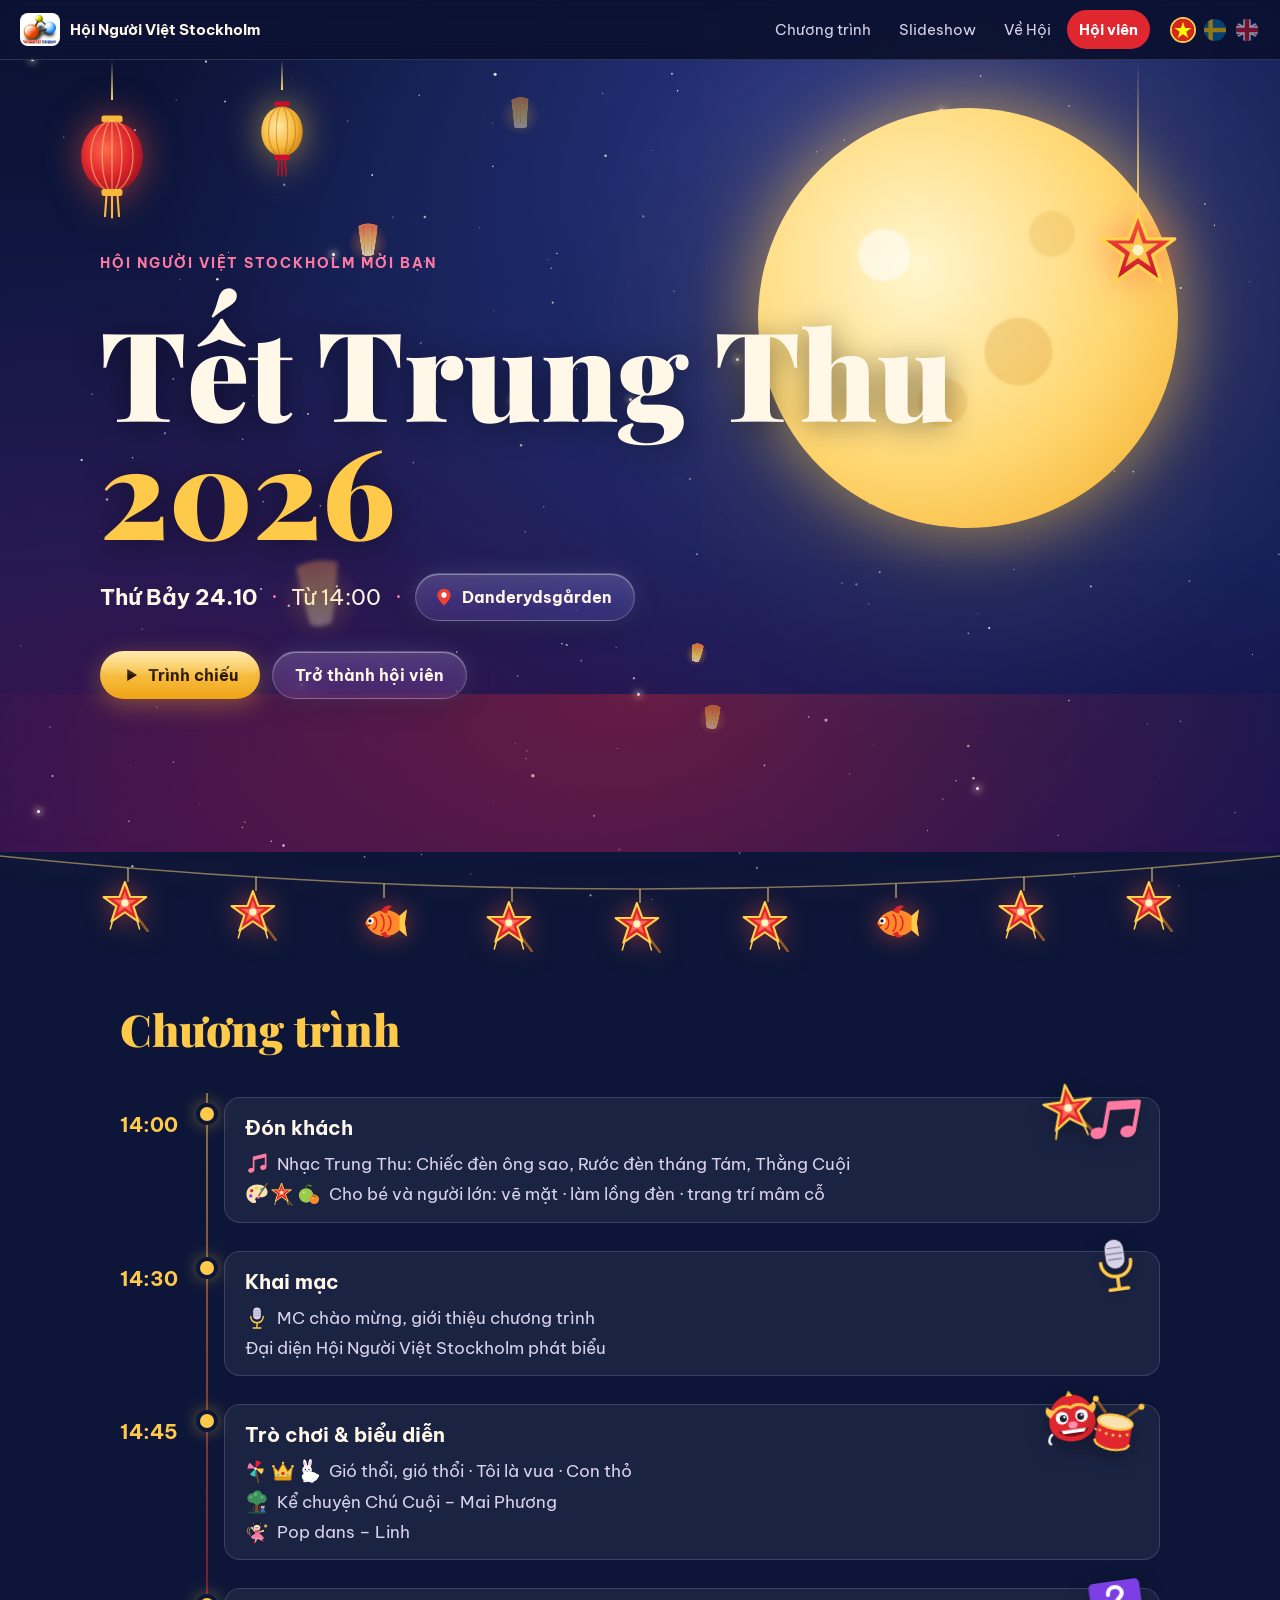
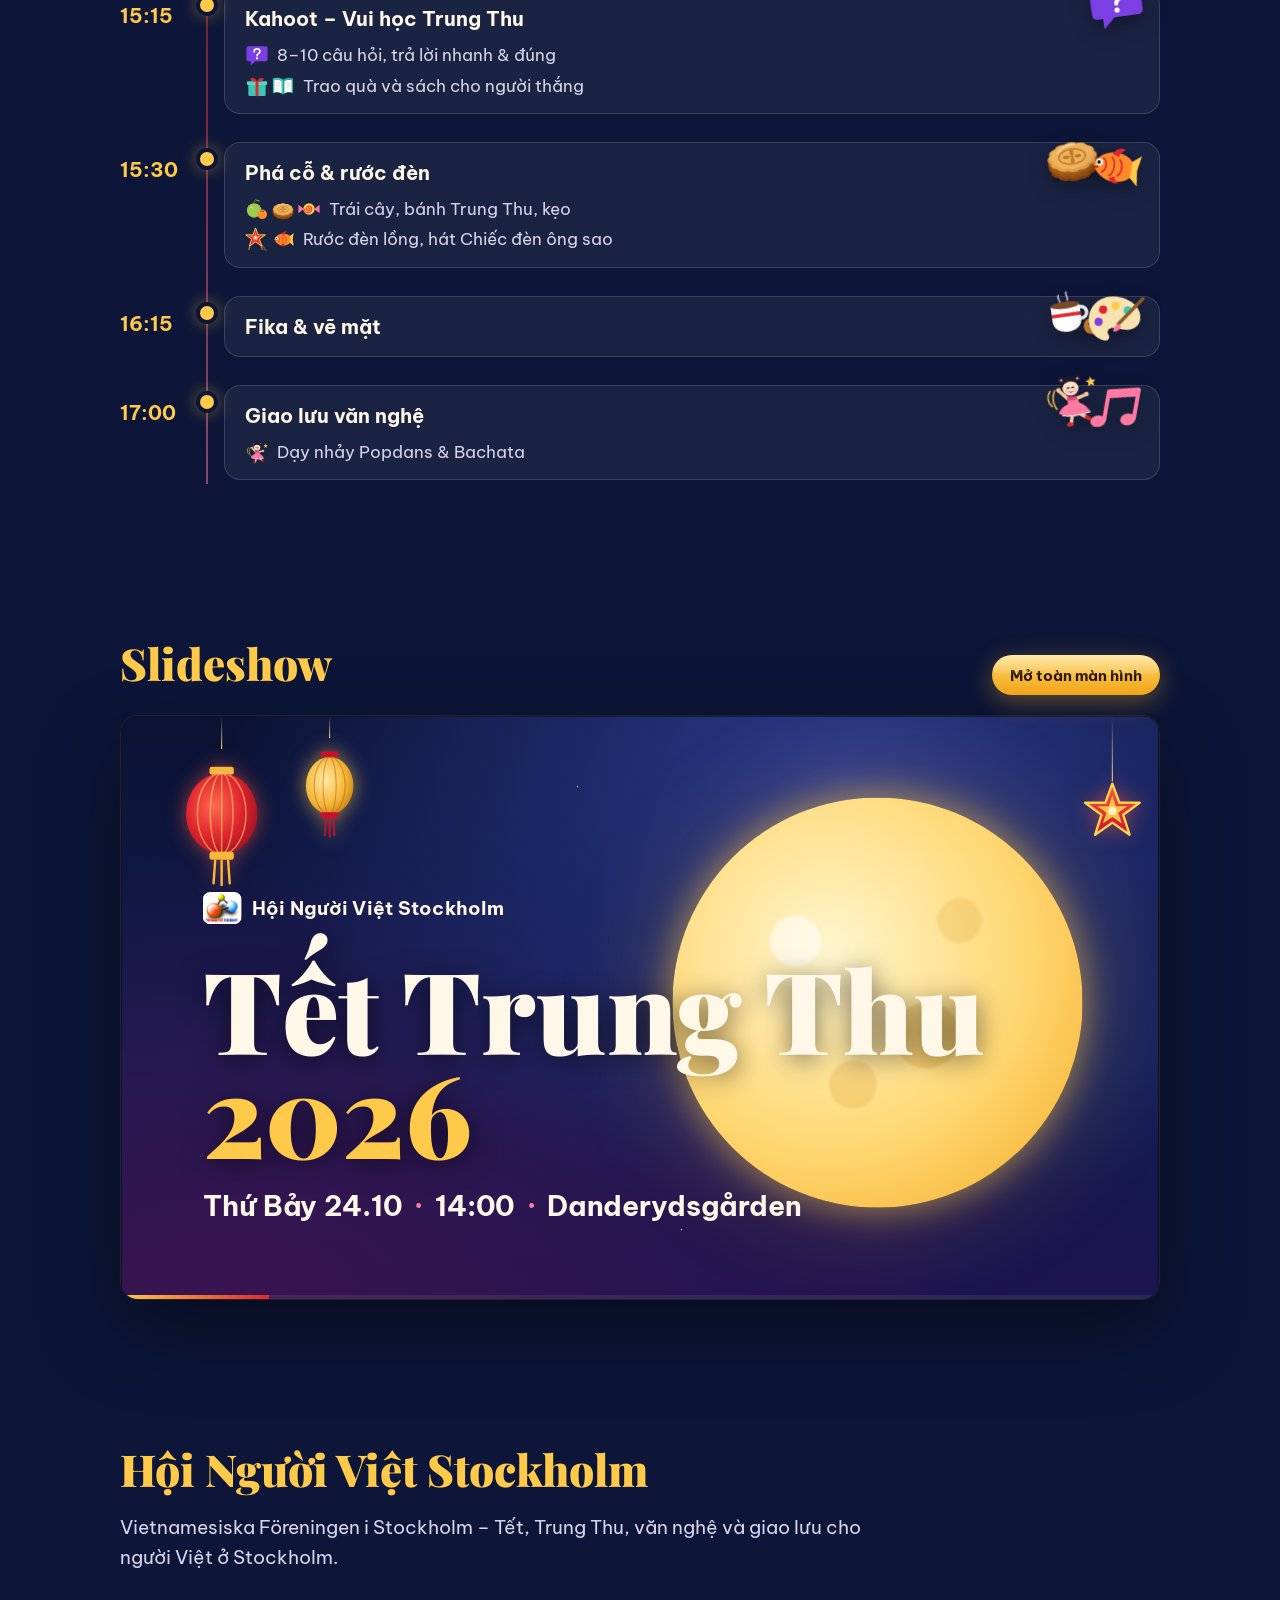
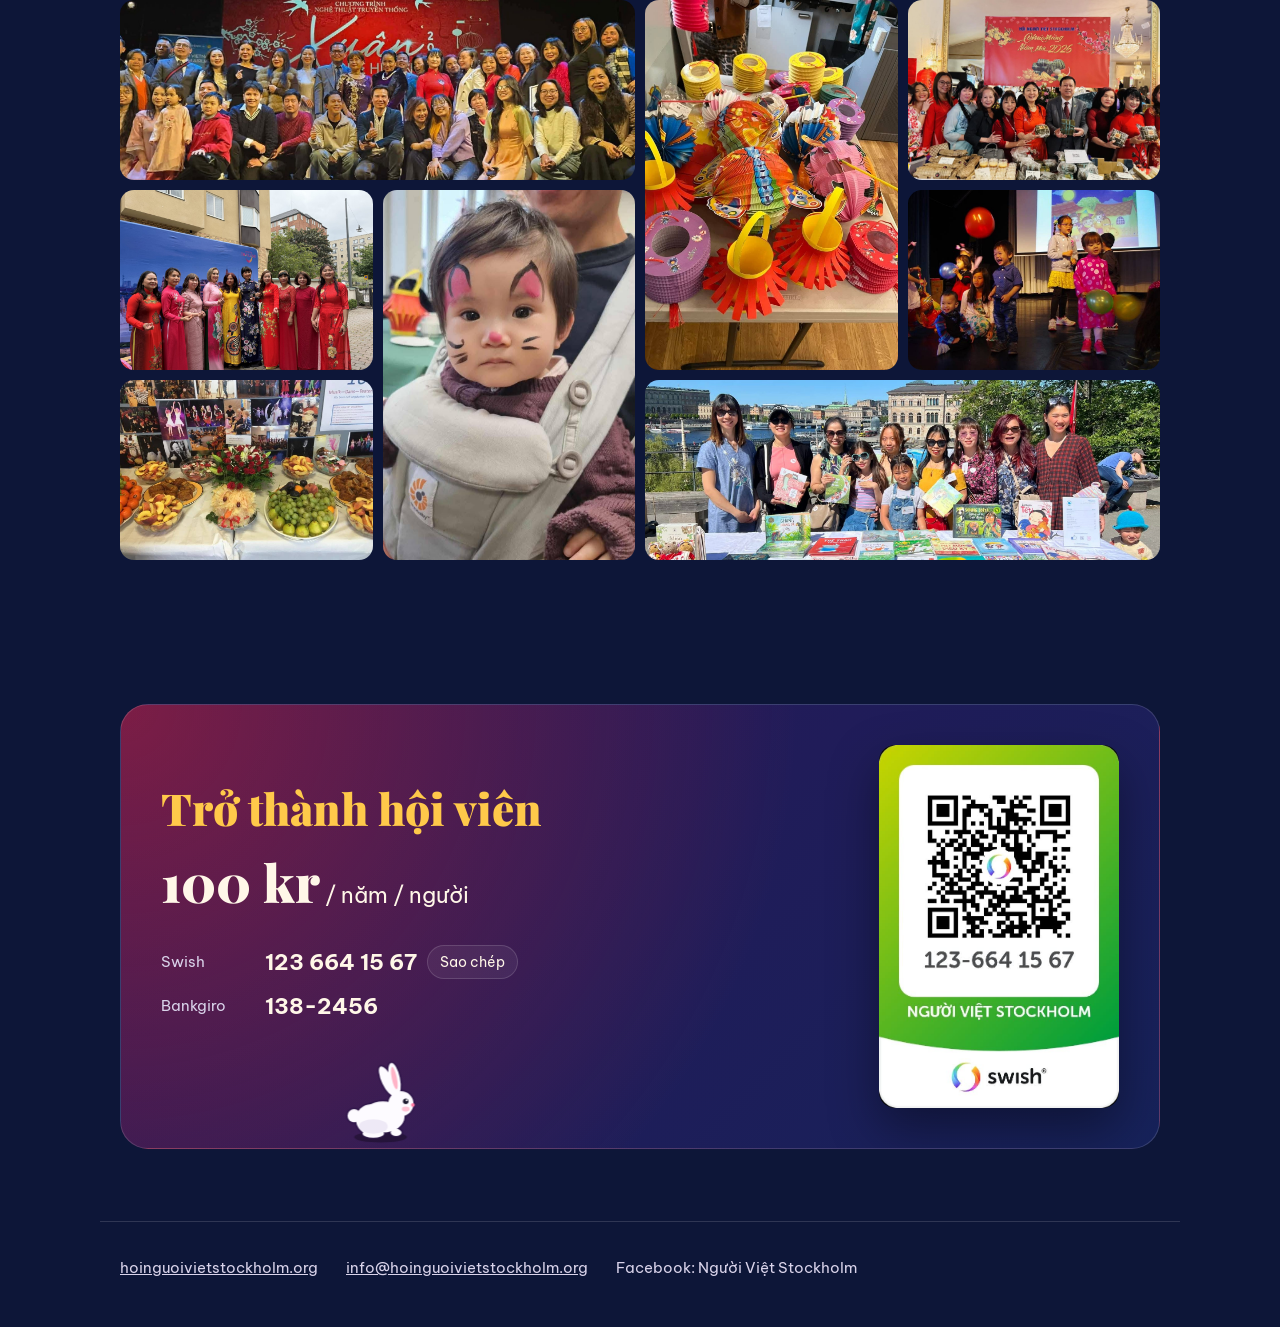
==== index.html @ 56a1e00f "Admin Log: creatures gallery drawn by rabbit.js, one-line live cards, fps meter - How it works becom" ====
<!doctype html>
<html lang="vi">
<head>
  <meta charset="utf-8">
  <meta name="viewport" content="width=device-width, initial-scale=1">
  <title>Trung Thu 2026 · Hội Người Việt Stockholm</title>
  <meta name="description" content="Tết Trung Thu 2026 – Thứ Bảy 24/10, 14:00, Danderydsgården. Hội Người Việt Stockholm.">
  <meta property="og:title" content="Trung Thu 2026 · Hội Người Việt Stockholm">
  <meta property="og:description" content="Thứ Bảy 24/10 · 14:00 · Danderydsgården">
  <meta property="og:image" content="img/long-den.jpg">
  <meta name="theme-color" content="#0d1638">
  <link rel="icon" href="img/star.svg" type="image/svg+xml">
  <link rel="preconnect" href="https://fonts.googleapis.com">
  <link rel="preconnect" href="https://fonts.gstatic.com" crossorigin>
  <link rel="stylesheet" href="https://fonts.googleapis.com/css2?family=Be+Vietnam+Pro:wght@400;700&family=Playfair+Display:wght@900&display=swap">
  <link rel="stylesheet" href="base.css?v=10">
  <link rel="stylesheet" href="site.css?v=22">
</head>
<body>
  <a class="skip" href="#chuong-trinh" data-i18n="skip">Bỏ qua đến chương trình</a>

  <header class="top">
    <a class="brand" href="#" aria-label="Hội Người Việt Stockholm – đầu trang" data-i18n-attr="aria-label:to-top">
      <img src="img/logo-hnvs.png" alt="" width="40" height="33">
      <span>Hội Người Việt Stockholm</span>
    </a>
    <nav aria-label="Mục lục" data-i18n-attr="aria-label:nav">
      <a href="#chuong-trinh" data-i18n="prog">Chương trình</a>
      <a href="#slideshow" data-i18n="nav-slides">Slideshow</a>
      <a href="#hoi" data-i18n="nav-about">Về Hội</a>
      <a class="nav-cta" href="#hoi-vien" data-i18n="nav-member">Hội viên</a>
      <button type="button" class="nav-how" id="nav-how" hidden lang="en" aria-label="Log: how it all works"><svg width="18" height="18" viewBox="0 0 24 24" aria-hidden="true"><path d="M5 4.5A1.5 1.5 0 0 1 6.5 3H18a1 1 0 0 1 1 1v15a1 1 0 0 1-1 1H6.5A1.5 1.5 0 0 1 5 18.5z" fill="none" stroke="currentColor" stroke-width="2" stroke-linejoin="round"/><path d="M5 18.5A1.5 1.5 0 0 1 6.5 17H19M9 7.5h6M9 11h6" fill="none" stroke="currentColor" stroke-width="2" stroke-linecap="round"/></svg><span>Log</span></button>
    </nav>
    <div class="langs" role="group" aria-label="Ngôn ngữ" data-i18n-attr="aria-label:lang"></div>
  </header>

  <main>
    <section class="hero" aria-labelledby="hero-title">
      <div class="hero-sky" aria-hidden="true"></div>
      <div class="starfield" aria-hidden="true"></div>
      <div class="moon hero-moon" aria-hidden="true"></div>
      <div class="hang" style="left:6%;--string:40px;--dur:4.6s" aria-hidden="true"><svg width="70" height="119"><use href="img/deco.svg#lantern"/></svg></div>
      <div class="hang gold" style="left:20%;--string:30px;--dur:5.4s" aria-hidden="true"><svg width="52" height="88"><use href="img/deco.svg#lantern-gold"/></svg></div>
      <div class="hang" style="right:8%;--string:150px;--dur:6s" aria-hidden="true"><svg width="80" height="80"><use href="img/deco.svg#star"/></svg></div>

      <div class="hero-inner">
        <p class="eyebrow" data-i18n="eyebrow">Hội Người Việt Stockholm mời bạn</p>
        <h1 id="hero-title">Tết Trung Thu <span>2026</span></h1>
        <div class="when">
          <p><b data-i18n="date">Thứ Bảy 24.10</b><i aria-hidden="true">·</i><span data-i18n="from">Từ 14:00</span><i aria-hidden="true">·</i></p>
          <a class="btn btn-glass where" href="https://www.google.com/maps/search/?api=1&query=Danderydsg%C3%A5rden%2C%20Danderyd" target="_blank" rel="noopener">
            <svg class="pin" aria-hidden="true" width="20" height="20" viewBox="0 0 24 24"><path d="M12 2C7.6 2 4 5.4 4 9.8 4 15.5 12 22 12 22s8-6.5 8-12.2C20 5.4 16.4 2 12 2z" fill="#ea4335"/><circle cx="12" cy="9.6" r="3.2" fill="#fff"/></svg>Danderydsgården<span class="sr-only" data-i18n="open-map"> (mở Google Maps)</span></a>
        </div>
        <div class="cta">
          <a class="btn btn-gold" href="slides.html" data-fullscreen><svg aria-hidden="true" width="18" height="18" viewBox="0 0 24 24"><path d="M7 4v16l13-8z" fill="currentColor"/></svg><span data-i18n="play-slides">Trình chiếu</span></a>
          <a class="btn btn-glass" href="#hoi-vien" data-i18n="join">Trở thành hội viên</a>
        </div>
      </div>
    </section>

    <div class="bunting" aria-hidden="true"></div>

    <section id="chuong-trinh" class="wrap" aria-labelledby="ct-title">
      <h2 id="ct-title" data-i18n="prog">Chương trình</h2>
      <ol class="timeline" id="agenda"></ol>
    </section>


    <section id="slideshow" class="wrap" aria-labelledby="ss-title">
      <div class="row-head">
        <h2 id="ss-title" data-i18n="nav-slides">Slideshow</h2>
        <a class="btn btn-gold btn-sm" href="slides.html" data-fullscreen data-i18n="fullscreen">Mở toàn màn hình</a>
      </div>
      <div class="ss-grid">
        <div class="embed">
          <iframe title="Slideshow Trung Thu 2026" allow="fullscreen" allowfullscreen loading="lazy"></iframe>
        </div>
        <aside class="devtools" id="devtools" aria-label="Dev tools" hidden></aside>
      </div>
    </section>

    <section id="hoi" class="wrap" aria-labelledby="hoi-title">
      <h2 id="hoi-title" data-i18n="about-h">Hội Người Việt Stockholm</h2>
      <p class="lede" data-i18n="about-lede"><span lang="sv">Vietnamesiska Föreningen i Stockholm</span> – Tết, Trung Thu, văn nghệ và giao lưu cho người Việt ở Stockholm.</p>
      <ul class="gallery">
        <li class="g-wide"><img src="img/xuan-2026.jpg" alt="Đông đảo cộng đồng trên sân khấu chương trình Xuân 2026" data-i18n-attr="alt:alt-xuan" loading="lazy"></li>
        <li class="g-tall"><img src="img/long-den.jpg" alt="Lồng đèn giấy nhiều màu" data-i18n-attr="alt:alt-longden" loading="lazy"></li>
        <li><img src="img/tet-1.jpg" alt="Thành viên Hội bên quầy Tết, phông Chúc mừng năm mới 2026" data-i18n-attr="alt:alt-tet1" loading="lazy"></li>
        <li><img src="img/aodai.jpg" alt="Các chị em mặc áo dài" data-i18n-attr="alt:alt-aodai" loading="lazy"></li>
        <li class="g-tall"><img src="img/ve-mat-1.jpg" alt="Em bé được vẽ mặt mèo" data-i18n-attr="alt:alt-vemat" loading="lazy"></li>
        <li><img src="img/be-san-khau.jpg" alt="Các bé chơi bóng bay trên sân khấu" data-i18n-attr="alt:alt-besankhau" loading="lazy"></li>
        <li class="g-wide"><img src="img/sach.jpg" alt="Gian sách thiếu nhi ngoài trời bên bờ nước Stockholm" data-i18n-attr="alt:alt-sach" loading="lazy"></li>
        <li><img src="img/mam-co.jpg" alt="Mâm cỗ trái cây và bánh kẹo" data-i18n-attr="alt:alt-mamco" loading="lazy"></li>
      </ul>
    </section>

    <section id="hoi-vien" class="wrap" aria-labelledby="hv-title">
      <div class="member">
        <div class="member-text">
          <h2 id="hv-title" data-i18n="join">Trở thành hội viên</h2>
          <p class="price"><b>100 kr</b> <span class="nowrap" data-i18n="per-year">/ năm / người</span></p>
          <dl class="pay">
            <div><dt>Swish</dt><dd><span id="swish-no">123 664 15 67</span> <button class="copy" type="button" data-copy="1236641567" aria-describedby="swish-no" data-i18n="copy">Sao chép</button></dd></div>
            <div><dt>Bankgiro</dt><dd>138-2456</dd></div>
          </dl>
          <a class="btn btn-gold swish-btn" id="swish-open" href="#" data-i18n="swish-open">Mở Swish · 100 kr</a>
          <p class="note" role="status" aria-live="polite" id="copy-status"></p>
        </div>
        <img class="qr" src="img/swish-qr.jpg" alt="Mã QR Swish của Người Việt Stockholm, số 123 664 15 67" data-i18n-attr="alt:alt-qr" width="625" height="945">
      </div>
    </section>
  </main>

  <footer class="wrap foot">
    <ul>
      <li><a href="https://www.hoinguoivietstockholm.org" target="_blank" rel="noopener">hoinguoivietstockholm.org</a></li>
      <li><a href="mailto:info@hoinguoivietstockholm.org">info@hoinguoivietstockholm.org</a></li>
      <li>Facebook: Người Việt Stockholm</li>
    </ul>
  </footer>

  <dialog id="how" class="how" lang="en" aria-labelledby="how-title"></dialog>

  <dialog id="gate" lang="en">
    <form method="dialog" id="gate-form">
      <p class="gate-kicker">Restricted · admin only</p>
      <h2>Security question</h2>
      <p id="gate-q"></p>
      <input id="gate-a" autocomplete="off" autocapitalize="off" spellcheck="false" placeholder="Answer" aria-labelledby="gate-q">
      <p id="gate-msg" class="gate-msg" aria-live="polite"></p>
      <div class="gate-row">
        <button type="button" class="btn btn-glass btn-sm" id="gate-leave">Leave</button>
        <button class="btn btn-gold btn-sm" id="gate-go" value="default">Enter</button>
      </div>
    </form>
  </dialog>

  <canvas class="lanterns lanterns-back" aria-hidden="true"></canvas>
  <canvas class="lanterns lanterns-front" aria-hidden="true"></canvas>

  <script src="i18n.js?v=14"></script>
  <script src="data.js?v=10"></script>
  <script src="site.js?v=13"></script>
  <script src="howto.js?v=6"></script>
  <script src="admin.js?v=6"></script>
  <script src="lanterns.js?v=11"></script>
  <script src="rabbit.js?v=42"></script>
</body>
</html>
---- base.css ----
:root {
  --night: #0d1638;
  --night-2: #16225a;
  --ink: #fff7e8;
  --ink-soft: #d9d3ea;
  --gold: #ffc94a;
  --gold-deep: #f0a417;
  --red: #e0262f;
  --red-deep: #a8101f;
  --pink: #ff7aa2;
  --teal: #3cc6b4;
  --card: rgba(255, 255, 255, .06);
  --line: rgba(255, 255, 255, .14);
  --display: "Playfair Display", Georgia, "Times New Roman", serif;
  --body: "Be Vietnam Pro", system-ui, -apple-system, "Segoe UI", Roboto, sans-serif;
  color-scheme: dark;
}

*, *::before, *::after { box-sizing: border-box; }
html, body { margin: 0; }
body {
  background: var(--night);
  color: var(--ink);
  font-family: var(--body);
  -webkit-font-smoothing: antialiased;
}
img { max-width: 100%; display: block; }
a { color: var(--gold); }

:focus-visible { outline: 3px solid var(--gold); outline-offset: 3px; border-radius: 6px; }

.sr-only {
  position: absolute; width: 1px; height: 1px; padding: 0; margin: -1px;
  overflow: hidden; clip: rect(0 0 0 0); white-space: nowrap; border: 0;
}

/* Moon */
.moon {
  border-radius: 50%;
  background:
    radial-gradient(circle at 30% 35%, rgba(255,255,255,.55) 0 6%, transparent 7%),
    radial-gradient(circle at 62% 58%, rgba(214,150,40,.28) 0 9%, transparent 10%),
    radial-gradient(circle at 44% 70%, rgba(214,150,40,.22) 0 6%, transparent 7%),
    radial-gradient(circle at 70% 30%, rgba(214,150,40,.2) 0 5%, transparent 6%),
    radial-gradient(circle at 38% 38%, #fff6cf, #ffd772 55%, #f2a922 100%);
  box-shadow: 0 0 60px 10px rgba(255, 201, 74, .45), 0 0 180px 40px rgba(255, 170, 50, .18);
}

/* Starry sky */
.sky {
  background:
    radial-gradient(1.5px 1.5px at 12% 18%, #fff 50%, transparent 51%),
    radial-gradient(1px 1px at 28% 62%, #fff 50%, transparent 51%),
    radial-gradient(1.5px 1.5px at 44% 12%, #fff 50%, transparent 51%),
    radial-gradient(1px 1px at 63% 40%, #fff 50%, transparent 51%),
    radial-gradient(1.5px 1.5px at 78% 76%, #fff 50%, transparent 51%),
    radial-gradient(1px 1px at 88% 22%, #fff 50%, transparent 51%),
    radial-gradient(1px 1px at 6% 82%, #fff 50%, transparent 51%),
    radial-gradient(1px 1px at 54% 88%, #fff 50%, transparent 51%),
    radial-gradient(ellipse at 70% 10%, #2a3a8c 0%, transparent 60%),
    radial-gradient(ellipse at 10% 100%, #3a1450 0%, transparent 55%),
    linear-gradient(180deg, #0b1233 0%, #121d52 60%, #1d1450 100%);
}

/* Hanging lanterns */
.hang { position: absolute; top: 0; transform-origin: top center; pointer-events: none; }
.hang::before {
  content: ""; display: block; width: 2px; margin: 0 auto; height: var(--string, 60px);
  background: linear-gradient(#ffd77a00, #ffd77a);
}
.hang svg { display: block; filter: drop-shadow(0 0 18px rgba(255, 90, 60, .55)); }
.hang.gold svg { filter: drop-shadow(0 0 18px rgba(255, 201, 74, .6)); }
@media (prefers-reduced-motion: no-preference) {
  .hang { animation: swing var(--dur, 5s) ease-in-out infinite alternate; }
}
@keyframes swing { from { transform: rotate(-4deg); } to { transform: rotate(4deg); } }
---- site.css ----
html { scroll-behavior: smooth; scroll-padding-top: 72px; }
@media (prefers-reduced-motion: reduce) { html { scroll-behavior: auto; } }
body { line-height: 1.55; font-size: 17px; }

.skip { position: absolute; left: 12px; top: -60px; z-index: 50; background: var(--gold); color: var(--night); padding: 10px 14px; border-radius: 8px; font-weight: 700; }
.skip:focus { top: 12px; }

.wrap { max-width: 1080px; margin: 0 auto; padding: 72px 20px; }
h2 { font-family: var(--display); font-weight: 900; font-size: clamp(30px, 5vw, 44px); line-height: 1.15; margin: 0 0 28px; color: var(--gold); }

/* Header */
.top {
  position: sticky; top: 0; z-index: 20;
  display: flex; align-items: center; justify-content: space-between; gap: 16px;
  padding: 10px 20px;
  background: rgba(11, 18, 51, .82);
  backdrop-filter: blur(10px); -webkit-backdrop-filter: blur(10px);
  border-bottom: 1px solid var(--line);
}
.brand { display: flex; align-items: center; gap: 10px; color: var(--ink); text-decoration: none; font-weight: 700; font-size: 15px; }
.brand img { background: #fff; border-radius: 8px; padding: 2px; }
.top nav { display: flex; gap: 4px; }
.top nav a { color: var(--ink-soft); text-decoration: none; font-size: 15px; padding: 8px 12px; border-radius: 999px; white-space: nowrap; }
.top nav a:hover { color: var(--ink); background: var(--card); }
.top nav .nav-cta { background: var(--red); color: #fff; font-weight: 700; }
.top nav .nav-cta:hover { background: #f03a42; }
@media (max-width: 760px) {
  .brand span { display: none; }
  .top nav a:not(.nav-cta):nth-child(3) { display: none; }
  .top nav a { padding: 8px 10px; font-size: 14px; }
}
@media (max-width: 400px) { .top nav a:nth-child(2) { display: none; } }

/* Language flags */
.langs { display: flex; gap: 6px; margin-left: 4px; }
.langs button {
  width: 26px; height: 26px; padding: 0; border-radius: 50%; overflow: hidden; cursor: pointer;
  border: 2px solid transparent; background: none; opacity: .55; transition: opacity .15s, border-color .15s, transform .15s;
}
.langs button svg { display: block; width: 100%; height: 100%; }
.langs button:hover { opacity: .9; transform: scale(1.08); }
.langs button[aria-pressed="true"] { opacity: 1; border-color: var(--gold); }
.top { justify-content: flex-start; }
.top nav { margin-left: auto; }
@media (max-width: 760px) { .langs { gap: 4px; } .langs button { width: 24px; height: 24px; } }

/* Buttons */
.btn {
  display: inline-flex; align-items: center; justify-content: center; gap: 8px;
  min-height: 48px; padding: 12px 22px; border-radius: 999px;
  font: 700 16px/1 var(--body); text-decoration: none; cursor: pointer; border: 0;
  transition: transform .15s, box-shadow .15s, background .15s;
}
.btn:hover { transform: translateY(-1px); }
.btn-gold { background: linear-gradient(180deg, #ffd768, var(--gold-deep)); color: #2a1600; box-shadow: 0 6px 24px rgba(255, 180, 40, .35); }
.btn-gold { position: relative; overflow: hidden; }
.btn-gold::after { /* glossy sheen */
  content: ""; position: absolute; inset: 0 0 50% 0; border-radius: inherit;
  background: linear-gradient(rgba(255, 255, 255, .45), rgba(255, 255, 255, .05)); pointer-events: none;
}
/* Frosted glass: blurs whatever floats behind it (the lanterns), with a soft inner gloss and glow */
.btn-glass {
  color: var(--ink);
  background: linear-gradient(180deg, rgba(255, 255, 255, .18), rgba(255, 255, 255, .06));
  border: 1px solid rgba(255, 255, 255, .22);
  box-shadow: inset 0 1px 0 rgba(255, 255, 255, .35), inset 0 -8px 16px rgba(255, 255, 255, .04), 0 0 22px rgba(160, 180, 255, .18), 0 8px 24px rgba(0, 0, 0, .25);
  backdrop-filter: blur(12px) saturate(140%); -webkit-backdrop-filter: blur(12px) saturate(140%);
}
.btn-glass:hover { background: linear-gradient(180deg, rgba(255, 255, 255, .26), rgba(255, 255, 255, .1)); box-shadow: inset 0 1px 0 rgba(255, 255, 255, .45), 0 0 28px rgba(160, 180, 255, .3), 0 8px 24px rgba(0, 0, 0, .25); }
.btn-sm { min-height: 40px; padding: 10px 18px; font-size: 15px; }

/* Hero */
.hero { position: relative; overflow: hidden; min-height: min(88vh, 820px); display: flex; align-items: center; padding: 120px 20px 80px; }
.hero-sky {
  position: absolute; inset: 0; z-index: 0;
  background:
    radial-gradient(ellipse at 70% 10%, #2a3a8c 0%, transparent 60%),
    radial-gradient(ellipse at 10% 100%, #3a1450 0%, transparent 55%),
    linear-gradient(180deg, #0b1233 0%, #121d52 60%, #1d1450 100%);
}
/* Stars for the whole page (site.js): fixed layers that drift even less than the moon */
.starfield { position: fixed; inset: 0; z-index: 0; pointer-events: none; overflow: hidden; }
.starfield > div { position: absolute; left: 0; top: 0; width: 100%; will-change: transform; }
.starfield canvas { display: block; width: 100%; }
.starfield i {
  position: absolute; width: 3px; height: 3px; margin: -1.5px; border-radius: 50%; background: #fff;
  box-shadow: 0 0 6px 1px rgba(255, 255, 255, .8), 0 0 14px 2px rgba(255, 220, 150, .35);
}
@media (prefers-reduced-motion: no-preference) {
  .starfield i { animation: twinkle var(--t, 3s) ease-in-out var(--d, 0s) infinite alternate; }
}
@keyframes twinkle { from { opacity: .15; transform: scale(.6); } to { opacity: 1; transform: scale(1.15); } }
.hero .hang { z-index: 1; }
/* The moon hangs in the sky of the whole page: fixed to the screen, drifting only a little as
   you scroll (site.js), behind the content and the rising lanterns. */
.hero .hero-moon { position: fixed; z-index: 0; will-change: transform, opacity; }
.hero::after { /* soft hill of warm light at the bottom */
  content: ""; position: absolute; inset: auto -10% -40% -10%; height: 60%;
  background: radial-gradient(ellipse at 50% 0%, rgba(224, 38, 47, .35), transparent 65%);
  pointer-events: none;
}
.hero-moon { position: absolute; width: clamp(200px, 34vw, 420px); aspect-ratio: 1; right: 8%; top: 12%; }
.hero-inner { position: relative; z-index: 2; max-width: 1080px; width: 100%; margin: 0 auto; }
.eyebrow { text-transform: uppercase; letter-spacing: .14em; font-size: 14px; font-weight: 700; color: var(--pink); margin: 0; }
.hero h1 {
  font-family: var(--display); font-weight: 900; margin: 0; padding-top: .3em; /* room for the stacked accent on “Tết” */
  font-size: clamp(52px, 11vw, 124px); line-height: .95;
  text-shadow: 0 4px 30px rgba(0, 0, 0, .45);
}
.hero h1 span { display: block; color: var(--gold); }
/* Info is plain text; everything clickable is a .btn (gold = main action, ghost = the rest). */
.when { display: flex; flex-wrap: wrap; align-items: center; gap: 10px 14px; margin: 26px 0 0; font-size: 22px; color: var(--ink); }
.when p { display: flex; flex-wrap: wrap; align-items: baseline; gap: 4px 14px; margin: 0; }
.when b { font-weight: 700; }
.when i { font-style: normal; color: var(--pink); }
.where .pin { flex: none; margin-left: -4px; }
@media (prefers-reduced-motion: no-preference) { .where .pin { animation: drop 2.4s ease-in-out infinite; } }
@keyframes drop { 0%, 70%, 100% { transform: translateY(0); } 80% { transform: translateY(-5px); } 90% { transform: translateY(0); } }
.hero .cta { margin-top: 30px; }
.cta { display: flex; flex-wrap: wrap; gap: 12px; }
@media (max-width: 640px) {
  .hero { padding-top: 220px; align-items: flex-end; }
  .hero-moon { right: -40px; top: 40px; }
}

/* Timeline */
.timeline { list-style: none; margin: 0; padding: 0; position: relative; }
.timeline::before { content: ""; position: absolute; left: 86px; top: 10px; bottom: 10px; width: 2px; background: linear-gradient(var(--gold), var(--red), var(--pink)); opacity: .5; }
.timeline > li { position: relative; display: grid; grid-template-columns: 70px 1fr; gap: 34px; padding: 14px 0; }
.timeline > li::before { content: ""; position: absolute; left: 80px; top: 24px; width: 14px; height: 14px; border-radius: 50%; background: var(--gold); box-shadow: 0 0 0 4px var(--night), 0 0 18px var(--gold); }
.timeline time { font-weight: 700; font-size: 20px; color: var(--gold); padding-top: 12px; font-variant-numeric: tabular-nums; }
.timeline .card { position: relative; background: var(--card); border: 1px solid var(--line); border-radius: 16px; padding: 14px 20px; padding-right: 120px; backdrop-filter: blur(2px); }
.card-stk { position: absolute; right: 14px; top: -16px; display: flex; }
.card-stk .stk { width: 58px; height: 58px; filter: drop-shadow(0 6px 10px rgba(0, 0, 0, .35)); }
.card-stk .stk + .stk { margin-left: -14px; }
.card-stk .stk:nth-child(odd) { transform: rotate(-8deg); }
.card-stk .stk:nth-child(even) { transform: rotate(10deg) translateY(10px); }
@media (prefers-reduced-motion: no-preference) {
  .card-stk { animation: bob 3.2s ease-in-out infinite alternate; }
  .timeline > li:nth-child(even) .card-stk { animation-duration: 2.7s; animation-delay: -1s; }
}
@keyframes bob { from { translate: 0 0; rotate: -3deg; } to { translate: 0 -7px; rotate: 3deg; } }
.timeline ul li { display: flex; align-items: flex-start; gap: 8px; }
.li-stk { display: inline-flex; flex: none; gap: 2px; margin-top: 1px; }
.li-stk:empty { display: none; }
.li-stk .stk { width: 24px; height: 24px; }
.timeline h3 { margin: 0; font-size: 20px; }
.timeline ul { margin: 8px 0 0; padding: 0; color: var(--ink-soft); list-style: none; display: grid; gap: 4px; }
@media (max-width: 560px) {
  .timeline::before { left: 7px; }
  .timeline > li { grid-template-columns: 1fr; gap: 6px; padding-left: 30px; }
  .timeline > li::before { left: 0; top: 22px; }
  .timeline time { padding-top: 0; }
  .timeline .card { padding-right: 16px; padding-top: 40px; }
  .card-stk .stk { width: 50px; height: 50px; }
}

/* Slideshow embed */
.row-head { display: flex; align-items: baseline; justify-content: space-between; gap: 16px; flex-wrap: wrap; margin-bottom: 20px; }
.row-head h2 { margin: 0; }
.embed { aspect-ratio: 16 / 9; border-radius: 18px; overflow: hidden; border: 1px solid var(--line); box-shadow: 0 30px 80px rgba(0, 0, 0, .45); background: #000; }
.embed iframe { width: 100%; height: 100%; border: 0; display: block; }

/* About + gallery */
.lede { font-size: 19px; color: var(--ink-soft); max-width: 60ch; margin: -10px 0 28px; }
.gallery { list-style: none; margin: 0; padding: 0; display: grid; grid-template-columns: repeat(4, 1fr); grid-auto-rows: 180px; gap: 10px; grid-auto-flow: dense; }
.gallery li { border-radius: 14px; overflow: hidden; background: var(--night-2); }
.gallery img { width: 100%; height: 100%; object-fit: cover; transition: transform .5s; }
.gallery li:hover img { transform: scale(1.04); }
.g-wide { grid-column: span 2; }
.g-tall { grid-row: span 2; }
/* Gallery photos open in the lightbox */
.g-open { display: block; width: 100%; height: 100%; padding: 0; border: 0; background: none; cursor: zoom-in; border-radius: inherit; }
.lightbox {
  width: 100vw; height: 100vh; height: 100dvh; max-width: none; max-height: none; margin: 0; padding: 0; border: 0;
  background: rgba(6, 9, 28, .88); color: var(--ink); overflow: hidden;
}
.lightbox::backdrop { background: rgba(0, 0, 0, .4); backdrop-filter: blur(8px); -webkit-backdrop-filter: blur(8px); }
.lightbox[open] { display: grid; grid-template-columns: 80px 1fr 80px; align-items: center; animation: lb-in .25s ease-out; }
html.lb-open { overflow: hidden; }
.lightbox figure { margin: 0; height: 100%; display: flex; flex-direction: column; align-items: center; justify-content: center; gap: 14px; padding: 60px 0 50px; min-width: 0; }
.lb-img { max-width: 100%; max-height: calc(100dvh - 170px); object-fit: contain; border-radius: 14px; box-shadow: 0 30px 80px rgba(0, 0, 0, .6); user-select: none; -webkit-user-drag: none; }
.lb-img.from-right { animation: lb-slide-r .35s cubic-bezier(.2, .7, .2, 1); }
.lb-img.from-left { animation: lb-slide-l .35s cubic-bezier(.2, .7, .2, 1); }
.lightbox figcaption { max-width: 60ch; text-align: center; color: var(--ink-soft); font-size: 15px; padding: 0 12px; }
.lb-count { position: absolute; left: 0; right: 0; bottom: 14px; margin: 0; text-align: center; font-size: 14px; color: var(--ink-soft); font-variant-numeric: tabular-nums; }
.lb-btn {
  width: 52px; height: 52px; margin: 0 auto; display: grid; place-items: center; border-radius: 50%; cursor: pointer; color: var(--ink);
  background: linear-gradient(180deg, rgba(255, 255, 255, .18), rgba(255, 255, 255, .06)); border: 1px solid rgba(255, 255, 255, .22);
  box-shadow: inset 0 1px 0 rgba(255, 255, 255, .35), 0 8px 24px rgba(0, 0, 0, .3);
  backdrop-filter: blur(12px); -webkit-backdrop-filter: blur(12px);
}
.lb-btn:hover { background: linear-gradient(180deg, rgba(255, 255, 255, .28), rgba(255, 255, 255, .1)); }
.lb-close { position: absolute; top: 14px; right: 14px; width: 46px; height: 46px; z-index: 2; }
@media (max-width: 700px) {
  .lightbox[open] { grid-template-columns: 1fr; }
  .lightbox figure { padding: 64px 10px 120px; }
  .lb-img { max-height: calc(100dvh - 240px); }
  .lightbox figcaption { font-size: 14px; }
  .lb-prev, .lb-next { position: absolute; bottom: 30px; z-index: 2; }
  .lb-prev { left: calc(50% - 70px); } .lb-next { left: calc(50% + 18px); }
  .lb-count { bottom: 8px; }
}
@media (prefers-reduced-motion: reduce) { .lightbox[open], .lb-img.from-right, .lb-img.from-left { animation: none; } }
@keyframes lb-in { from { opacity: 0; } }
@keyframes lb-slide-r { from { opacity: 0; transform: translateX(40px); } }
@keyframes lb-slide-l { from { opacity: 0; transform: translateX(-40px); } }

@media (max-width: 700px) { .gallery { grid-template-columns: repeat(2, 1fr); grid-auto-rows: 140px; } }

/* Membership */
.member {
  display: grid; grid-template-columns: 1fr auto; gap: 40px; align-items: center;
  padding: 40px; border-radius: 28px;
  background: radial-gradient(circle at 0% 0%, rgba(224, 38, 47, .45), transparent 60%), linear-gradient(135deg, #2a1658, #16225a);
  border: 1px solid var(--line);
}
.member h2 { margin-bottom: 8px; }
/* The jade rabbit's pen (rabbit.js) */
.member { position: relative; overflow: hidden; }
.rabbit-pen { position: absolute; inset: 0; width: 100%; height: 100%; z-index: 3; pointer-events: none; }
.member.rabbit-hover { cursor: grab; }
.member.rabbit-grabbing, .member.rabbit-grabbing * { cursor: grabbing; user-select: none; -webkit-user-select: none; }
.price { font-size: 22px; margin: 0 0 22px; }
.price b { font-family: var(--display); font-weight: 900; font-size: 52px; color: var(--ink); }
.pay { margin: 0 0 24px; display: grid; gap: 10px; }
.pay div { display: flex; gap: 14px; align-items: center; flex-wrap: wrap; }
.pay dt { width: 90px; color: var(--ink-soft); font-size: 15px; }
.pay dd { margin: 0; font-size: 22px; font-weight: 700; font-variant-numeric: tabular-nums; display: flex; gap: 10px; align-items: center; }
.copy { font: 400 14px var(--body); color: var(--ink); background: var(--card); border: 1px solid var(--line); border-radius: 999px; padding: 6px 12px; min-height: 34px; cursor: pointer; }
.copy:hover { background: rgba(255, 255, 255, .14); }
.note { min-height: 1.5em; margin: 10px 0 0; color: var(--teal); font-size: 15px; }
.qr { width: 240px; height: auto; border-radius: 16px; box-shadow: 0 20px 50px rgba(0, 0, 0, .4); }
.swish-btn { display: none; }
@media (hover: none) and (pointer: coarse) { .swish-btn { display: inline-flex; } }
@media (max-width: 700px) {
  .member { grid-template-columns: 1fr; padding: 28px 22px; text-align: left; }
  .qr { width: min(240px, 70%); margin: 0 auto; }
}

/* Footer */
.foot { padding-top: 10px; padding-bottom: 48px; border-top: 1px solid var(--line); }
.foot ul { list-style: none; padding: 0; margin: 24px 0 0; display: flex; flex-wrap: wrap; gap: 8px 28px; color: var(--ink-soft); font-size: 15px; }
.foot a { color: var(--ink-soft); }
.nowrap { white-space: nowrap; }

/* Lantern layers (lanterns.js). Back layer sits between the hero sky and the content,
   front layer drifts over everything except the header. */
.lanterns { position: fixed; inset: 0; width: 100%; height: 100%; pointer-events: none; }
.lanterns-back { z-index: 0; }
.lanterns-front { z-index: 15; }
main > section:not(.hero), main > .bunting, .foot { position: relative; z-index: 1; }
.hero-inner { z-index: 2; }

/* Bunting of star lanterns */
.bunting { position: relative; height: 120px; margin: 0 0 -40px; overflow: visible; }
.bunting .b-line { position: absolute; inset: 0 0 auto; width: 100%; height: 60px; }
.bunting span { position: absolute; width: 0; transform-origin: top center; }
.bunting span::before { content: ""; position: absolute; left: -1px; top: 0; width: 2px; height: 14px; background: #ffd77a80; }
.bunting svg { position: absolute; left: -26px; top: 12px; width: 52px; height: 52px; filter: drop-shadow(0 0 12px rgba(255, 90, 60, .55)); }
@media (prefers-reduced-motion: no-preference) {
  .bunting span { animation: swing var(--dur) ease-in-out var(--d) infinite alternate; }
}
@media (max-width: 640px) { .bunting svg { width: 38px; height: 38px; left: -19px; } .bunting span:nth-child(even of span) { display: none; } }
@media (max-width: 640px) { .when p i:last-child { display: none; } }

/* ── Admin: gate ── */
.fall { position: fixed; z-index: 60; pointer-events: none; font: 700 18px var(--body); color: var(--gold); animation: fall 1.1s ease-in forwards; }
@keyframes fall { from { opacity: 1; transform: translate(0, 0) rotate(0); } to { opacity: 0; transform: translate(var(--dx), 140px) rotate(var(--r)); } }
#gate { width: min(420px, calc(100vw - 32px)); border: 1px solid var(--line); border-radius: 20px; padding: 24px; background: #16225a; color: var(--ink); }
#gate::backdrop { background: rgba(5, 8, 25, .6); backdrop-filter: blur(3px); }
#gate h2 { font-size: 26px; margin: 0 0 8px; }
.gate-kicker { margin: 0 0 4px; font-size: 12px; text-transform: uppercase; letter-spacing: .08em; color: var(--pink); font-weight: 700; }
#gate-a { width: 100%; font: 16px var(--body); color: var(--ink); background: rgba(255, 255, 255, .08); border: 1px solid var(--line); border-radius: 12px; padding: 12px 14px; }
.gate-msg { min-height: 1.5em; font-size: 14px; color: var(--ink-soft); margin: 10px 0; }
.gate-msg.bad { color: var(--pink); }
.gate-row { display: flex; justify-content: flex-end; gap: 8px; }
@media (prefers-reduced-motion: no-preference) {
  #gate.shake { animation: shake .35s; }
  @keyframes shake { 25% { transform: translateX(-8px); } 50% { transform: translateX(8px); } 75% { transform: translateX(-4px); } }
}

/* ── Admin: dev tools beside the slideshow ── */
body.admin #slideshow { max-width: 1400px; }
body.admin .ss-grid { display: grid; grid-template-columns: minmax(0, 1fr) 300px; gap: 16px; align-items: start; }
@media (max-width: 900px) { body.admin .ss-grid { grid-template-columns: 1fr; } }
.devtools { display: grid; gap: 12px; padding: 16px; border-radius: 18px; background: rgba(255, 255, 255, .05); border: 1px dashed rgba(255, 201, 74, .45); font-size: 14px; }
.devtools[hidden] { display: none; }
.dt-head { display: flex; justify-content: space-between; align-items: center; }
.dt-kicker { font-size: 12px; text-transform: uppercase; letter-spacing: .08em; font-weight: 700; color: var(--gold); }
.dt-link { background: none; border: 0; color: var(--ink-soft); font: 500 13px var(--body); text-decoration: underline; cursor: pointer; padding: 4px; }
.dt-clock { display: flex; align-items: baseline; gap: 10px; flex-wrap: wrap; }
.dt-clock output { font: 700 40px/1 var(--body); font-variant-numeric: tabular-nums; }
.dt-badge { font-size: 12px; font-weight: 700; padding: 2px 8px; border-radius: 999px; background: rgba(255, 255, 255, .1); }
.dt-badge[data-src="live"] { background: rgba(60, 198, 180, .2); color: #8fe8db; }
.dt-badge[data-src="sim"] { background: rgba(255, 122, 162, .2); color: #ffb3c9; }
.dt-now { margin: 0; color: var(--ink-soft); line-height: 1.45; }
.dt-now b { color: var(--ink); }
.dt-row { display: flex; gap: 6px; }
.dt-wrap { flex-wrap: wrap; }
.dt-btn { min-height: 36px; padding: 6px 10px; border-radius: 10px; border: 1px solid var(--line); background: rgba(255, 255, 255, .06); color: var(--ink); font: 600 13px var(--body); cursor: pointer; }
.dt-btn:hover:not(:disabled) { background: rgba(255, 255, 255, .14); }
.dt-btn:disabled { opacity: .4; cursor: default; }
.dt-btn[aria-pressed="true"] { background: var(--gold); color: #2a1600; border-color: var(--gold); }
.dt-wide { flex: 1; }
.dt-rail { list-style: none; margin: 0; padding: 0; display: grid; gap: 2px; max-height: 300px; overflow-y: auto; }
.dt-rail button, .dt-quiet { display: flex; gap: 10px; width: 100%; text-align: left; padding: 5px 8px; border-radius: 8px; font: 13px var(--body); color: var(--ink); background: none; border: 0; }
.dt-rail button { cursor: pointer; }
.dt-rail button:hover { background: rgba(255, 255, 255, .08); }
.dt-rail time { font-variant-numeric: tabular-nums; color: var(--gold); font-weight: 700; flex: none; }
.dt-rail .past { color: var(--ink-soft); }
.dt-rail .on { background: rgba(255, 201, 74, .18); font-weight: 700; }
.dt-quiet { color: var(--ink-soft); font-style: italic; background: repeating-linear-gradient(135deg, rgba(255, 255, 255, .04) 0 6px, transparent 6px 12px); }
.dt-quiet time { color: var(--ink-soft); }
.dt-more summary { cursor: pointer; color: var(--ink-soft); font-weight: 600; margin-bottom: 8px; }
.dt-doc { font-weight: 700; }
.dt-rail small { display: block; font-size: 11.5px; color: var(--ink-soft); font-weight: 400; }
.dt-rabbit { display: grid; gap: 8px; padding-top: 10px; border-top: 1px solid var(--line); }
.dt-rabbit p { margin: 0; color: var(--ink-soft); line-height: 1.45; }
.dt-rabbit b { color: var(--ink); }
.dt-rail .dt-rain { color: #bcd4ff; }
.dt-rail .dt-rain time { color: #9cc2ff; }

/* ── Admin look: a blueprint grid behind everything, a mint line and badge on the header ── */
body.admin { --mint: #5be0c4; }
body.admin::before {
  content: ""; position: fixed; inset: 0; z-index: -1; pointer-events: none;
  background-image: linear-gradient(rgba(91, 224, 196, .07) 1px, transparent 1px), linear-gradient(90deg, rgba(91, 224, 196, .07) 1px, transparent 1px);
  background-size: 48px 48px;
}
body.admin .top { border-bottom: 2px solid var(--mint); box-shadow: 0 6px 24px rgba(91, 224, 196, .12); }
body.admin .brand::after {
  content: "Admin"; margin-left: 4px; padding: 2px 8px; border-radius: 999px;
  font: 700 11px/1.4 var(--body); letter-spacing: .08em; text-transform: uppercase;
  color: #062a24; background: var(--mint);
}
body.admin .devtools { border-color: rgba(91, 224, 196, .55); }
body.admin .dt-kicker { color: var(--mint); }
.nav-how {
  display: inline-flex; align-items: center; gap: 6px;
  font: 700 14px var(--body); padding: 8px 14px; border-radius: 999px; cursor: pointer; white-space: nowrap;
  color: #062a24; background: var(--mint, #5be0c4); border: 0;
}
.nav-how:hover { filter: brightness(1.08); }
.nav-how[hidden] { display: none; }
@media (max-width: 760px) { .nav-how { padding: 8px 10px; font-size: 13px; } }

/* ── How it works ── */
html.how-open { overflow: hidden; }
.how {
  width: min(1100px, calc(100vw - 32px)); max-height: calc(100vh - 48px); padding: 0;
  border: 1px solid rgba(91, 224, 196, .45); border-radius: 22px; background: #0f1a45; color: var(--ink);
  box-shadow: 0 40px 120px rgba(0, 0, 0, .6); overflow: hidden; display: none; flex-direction: column;
}
.how[open] { display: flex; }
.how::backdrop { background: rgba(4, 8, 24, .82); } /* no blur: re-blurring the animated page every frame is what made the Log laggy */
.how-head { display: flex; justify-content: space-between; align-items: flex-start; gap: 16px; padding: 22px 26px 8px; }
.how-kicker { margin: 0 0 2px; font-size: 12px; font-weight: 700; letter-spacing: .08em; text-transform: uppercase; color: #5be0c4; }
.how h2 { margin: 0; font-size: clamp(26px, 4vw, 36px); }
.how-x { width: 44px; height: 44px; display: grid; place-items: center; border-radius: 50%; border: 1px solid var(--line); background: rgba(255, 255, 255, .06); color: var(--ink); cursor: pointer; flex: none; }
.how-x:hover { background: rgba(255, 255, 255, .14); }
.how-tabs { display: flex; gap: 4px; padding: 6px 22px 0; border-bottom: 1px solid var(--line); overflow-x: auto; scrollbar-width: none; flex: none; }
.how-tabs button {
  font: 700 15px var(--body); color: var(--ink-soft); background: none; border: 0; border-bottom: 3px solid transparent;
  padding: 10px 12px 12px; cursor: pointer; white-space: nowrap;
}
.how-tabs button:hover { color: var(--ink); }
.how-tabs button[aria-selected="true"] { color: var(--ink); border-bottom-color: #5be0c4; }
.how-panel { overflow-y: auto; padding: 8px 26px 30px; font-size: 15.5px; line-height: 1.6; min-height: 0; }
.how-panel h3 { margin: 26px 0 10px; font-size: 19px; color: var(--gold); font-family: var(--body); }
.how-panel p { margin: 0 0 10px; max-width: 78ch; }
.how-lede { color: var(--ink-soft); font-size: 16.5px; margin-top: 10px !important; }
.how-dim { color: var(--ink-soft); }
.how-panel code, .how-panel kbd { font-size: .9em; background: rgba(255, 255, 255, .08); padding: 1px 6px; border-radius: 5px; }
.how-live { display: grid; grid-template-columns: repeat(auto-fill, minmax(220px, 1fr)); gap: 8px; }
.how-live div { padding: 9px 12px; border-radius: 12px; background: rgba(91, 224, 196, .07); border: 1px solid rgba(91, 224, 196, .22); min-width: 0; }
.how-live span { display: block; font-size: 12px; text-transform: uppercase; letter-spacing: .06em; color: #5be0c4; font-weight: 700; }
.how-live b { display: block; font-size: 14.5px; font-weight: 600; white-space: nowrap; overflow: hidden; text-overflow: ellipsis; } /* one line each */
.how-cards { display: grid; grid-template-columns: repeat(auto-fill, minmax(300px, 1fr)); gap: 12px; }
.how-card { padding: 14px 16px; border-radius: 16px; background: rgba(255, 255, 255, .04); border: 1px solid var(--line); min-width: 0; }
.how-card h4 { margin: 0 0 6px; font-size: 17px; display: flex; align-items: center; gap: 8px; }
.how-card > p { color: var(--ink-soft); font-size: 14.5px; }
.how-card dl { margin: 0; display: grid; gap: 8px; }
.how-card dt { font-size: 12px; font-weight: 700; text-transform: uppercase; letter-spacing: .05em; color: var(--gold); }
.how-card dd { margin: 0; font-size: 14.5px; }
.how-dot { width: 12px; height: 12px; border-radius: 50%; box-shadow: 0 0 0 2px rgba(255, 255, 255, .2); flex: none; }
.how-chain i { font-style: normal; padding: 0 2px; border-bottom: 1px dotted rgba(255, 255, 255, .3); }
.how-chain b { color: #5be0c4; padding: 0 4px; font-weight: 700; }
.how-table { overflow-x: auto; border: 1px solid var(--line); border-radius: 12px; }
.how-table table { border-collapse: collapse; width: 100%; min-width: 620px; font-size: 14.5px; }
.how-table th, .how-table td { text-align: left; padding: 9px 12px; border-bottom: 1px solid var(--line); vertical-align: top; }
.how-table th { color: var(--gold); background: rgba(255, 255, 255, .04); }
.how-table tr:last-child td { border-bottom: 0; }
.how-table td.num { white-space: nowrap; font-variant-numeric: tabular-nums; font-weight: 700; color: var(--gold); }
.how-table code { white-space: normal; }
.how-q td { background: repeating-linear-gradient(135deg, rgba(255, 255, 255, .03) 0 6px, transparent 6px 12px); }
.how-r td { color: #cfe0ff; }
.how-ol { margin: 0; padding-left: 22px; display: grid; gap: 4px; }
.how-chart { overflow-x: auto; border-radius: 14px; background: rgba(0, 0, 0, .18); border: 1px solid var(--line); padding: 8px 4px; }
.how-chart svg { display: block; width: 100%; min-width: 760px; height: auto; font-family: var(--body); }
.tl-grid { stroke: rgba(255, 255, 255, .14); stroke-width: 1; }
.tl-grid.half { stroke-dasharray: 2 4; stroke: rgba(255, 255, 255, .08); }
.tl-hour { fill: var(--ink-soft); font-size: 11px; text-anchor: middle; }
.tl-quiet { fill: rgba(255, 255, 255, .05); }
.tl-qlabel { fill: var(--ink-soft); font-size: 11px; font-style: italic; text-anchor: middle; }
.tl-prog { fill: rgba(255, 201, 74, .16); stroke: rgba(255, 201, 74, .45); }
.tl-progt { fill: var(--ink); font-size: 11px; font-weight: 700; }
.tl-out { fill: rgba(253, 251, 255, .35); stroke: #fdfbff; stroke-width: 1.2; }
.tl-grass { fill: rgba(79, 154, 92, .55); stroke: #6fd07f; stroke-width: 1.2; }
.tl-rain { fill: #9cc2ff; }
.tl-mtick { stroke: rgba(91, 224, 196, .5); stroke-width: 1; }
.tl-mdot { fill: #5be0c4; }
.tl-mnum { fill: #062a24; font-size: 10.5px; font-weight: 800; text-anchor: middle; }
.how-key { list-style: none; counter-reset: k; margin: 10px 0 0; padding: 0; display: grid; grid-template-columns: repeat(auto-fill, minmax(230px, 1fr)); gap: 4px 14px; font-size: 13.5px; }
.how-key li { counter-increment: k; display: flex; gap: 6px; align-items: baseline; }
.how-key li::before { content: counter(k); flex: none; width: 20px; height: 20px; border-radius: 50%; background: #5be0c4; color: #062a24; font-weight: 800; font-size: 11px; display: grid; place-items: center; transform: translateY(4px); }
.how-key b { color: #5be0c4; font-variant-numeric: tabular-nums; }
.tl-mlabel { fill: var(--ink); font-size: 11px; }
.tl-mtime { fill: #5be0c4; font-weight: 700; }
.tl-row { fill: var(--gold); font-size: 11.5px; font-weight: 700; }
.tl-now { stroke: #ff5a6e; stroke-width: 2; }
.tl-nowt { fill: #ff8a9a; font-size: 11px; font-weight: 700; }
.how-sws { display: flex; flex-wrap: wrap; gap: 8px; margin: 8px 0 4px; }
.how-sw { display: inline-flex; align-items: center; gap: 7px; font-size: 13px; padding: 4px 10px 4px 4px; border-radius: 999px; background: rgba(255, 255, 255, .05); border: 1px solid var(--line); }
.how-sw i { width: 22px; height: 22px; border-radius: 50%; box-shadow: inset 0 0 0 1px rgba(0, 0, 0, .25); }
.how-sw code { background: none !important; padding: 0 !important; color: var(--ink-soft); font-size: 12px !important; }
.how-type { display: flex; flex-wrap: wrap; align-items: baseline; gap: 6px 10px; }
.how-stats { display: grid; grid-template-columns: repeat(auto-fit, minmax(170px, 1fr)); gap: 10px; margin: 6px 0 14px; }
.how-stats div { padding: 12px 14px; border-radius: 14px; background: rgba(91, 224, 196, .07); border: 1px solid rgba(91, 224, 196, .22); }
.how-stats b { display: block; font-size: 30px; line-height: 1.1; font-variant-numeric: tabular-nums; }
.how-stats span { color: var(--ink-soft); font-size: 13.5px; }
.how-board { display: flex; gap: 4px; overflow-x: auto; padding: 4px 0; }
.how-board span { display: grid; grid-template-rows: repeat(7, 14px); gap: 4px; }
.how-board i { width: 14px; height: 14px; border-radius: 3px; background: rgba(255, 255, 255, .07); }
.how-board i[data-l="1"] { background: #1e5a52; }
.how-board i[data-l="2"] { background: #2a8a78; }
.how-board i[data-l="3"] { background: #3fbca2; }
.how-board i[data-l="4"] { background: #5be0c4; }
.how-board i.out { background: none; }
.how-commits, .how-links { margin: 0; padding-left: 20px; display: grid; gap: 4px; font-size: 14.5px; }
.how-commits code { color: #5be0c4; }
.how-files { display: grid; gap: 6px; margin-bottom: 10px; }
.how-files div { display: grid; grid-template-columns: 190px 1fr 170px; gap: 10px; align-items: center; font-size: 13.5px; }
.how-files i { height: 10px; border-radius: 5px; background: linear-gradient(90deg, #3fbca2, #5be0c4); width: var(--w); min-width: 2px; }
.how-files span { color: var(--ink-soft); font-variant-numeric: tabular-nums; text-align: right; }
@media (max-width: 640px) {
  .how { width: 100vw; max-width: 100vw; max-height: 100vh; height: 100vh; border-radius: 0; }
  .how-head { padding: 16px 16px 6px; } .how-tabs { padding: 4px 12px 0; } .how-panel { padding: 6px 16px 24px; }
  .how-files div { grid-template-columns: 1fr 110px; } .how-files i { display: none; }
}
.how-cap { font-size: 13px; margin-top: 6px !important; }
@media (max-width: 560px) {
  body.admin .brand::after { display: none; } /* the mint line under the header still says admin */
  body.admin .top nav a:first-child { display: none; }
}

/* the creatures gallery: still frames drawn by rabbit.js */
.how-gal { display: grid; grid-template-columns: repeat(auto-fill, minmax(170px, 1fr)); gap: 10px; margin-bottom: 6px; }
.how-gal figure { margin: 0; border-radius: 14px; overflow: hidden; background: linear-gradient(180deg, #16225a, #0d1638); border: 1px solid var(--line); }
.how-gal figure.wide { grid-column: span 2; }
.how-tile { position: relative; height: 150px; }
.how-gal figcaption { padding: 7px 10px 9px; font-size: 13px; font-weight: 600; border-top: 1px solid var(--line); }
@media (max-width: 420px) { .how-gal figure.wide { grid-column: auto; } }

/* admin: frame rate, bottom right */
.fps { position: fixed; right: 10px; bottom: 10px; z-index: 9999; pointer-events: none; padding: 4px 9px; border-radius: 8px; font: 700 12px/1.2 ui-monospace, Menlo, Consolas, monospace; font-variant-numeric: tabular-nums; background: rgba(6, 12, 30, .82); border: 1px solid rgba(91, 224, 196, .5); color: #5be0c4; }
.fps.mid { color: #ffc94a; border-color: rgba(255, 201, 74, .5); }
.fps.low { color: #ff6b7a; border-color: rgba(255, 107, 122, .5); }
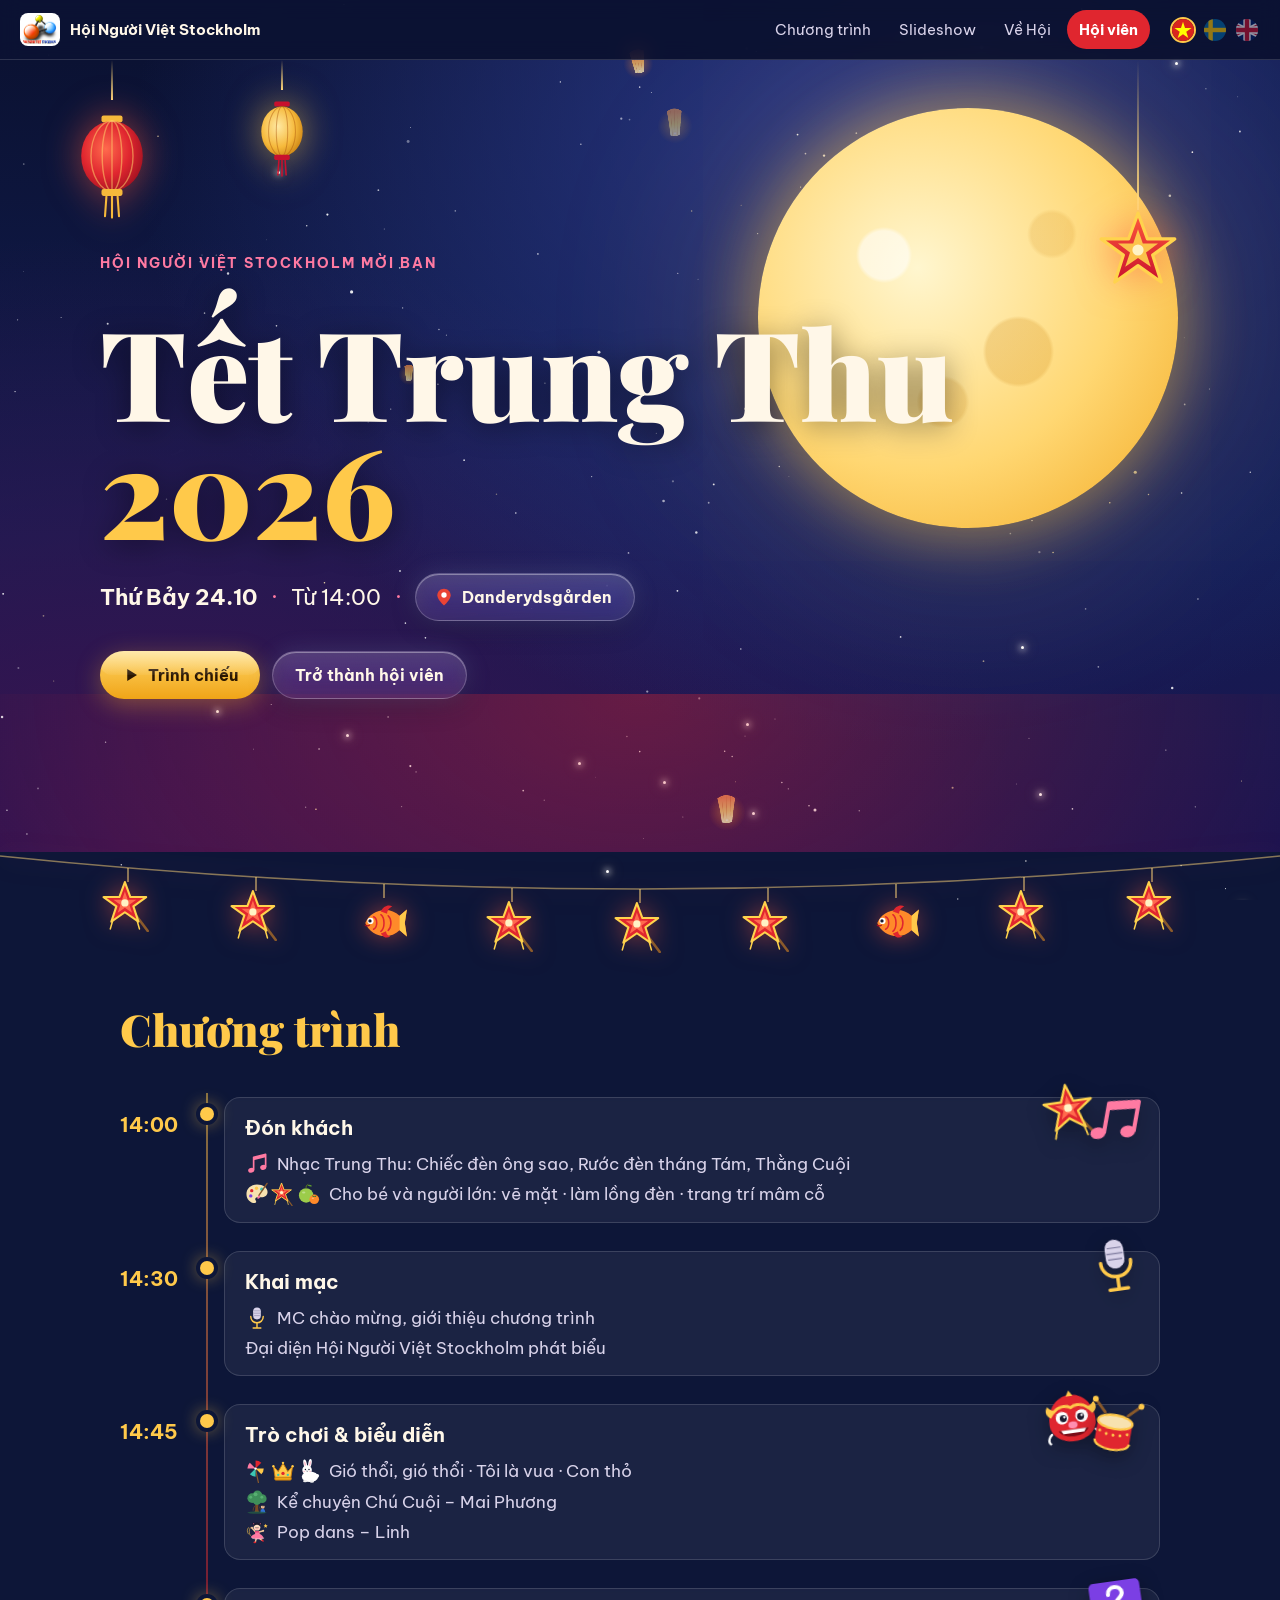
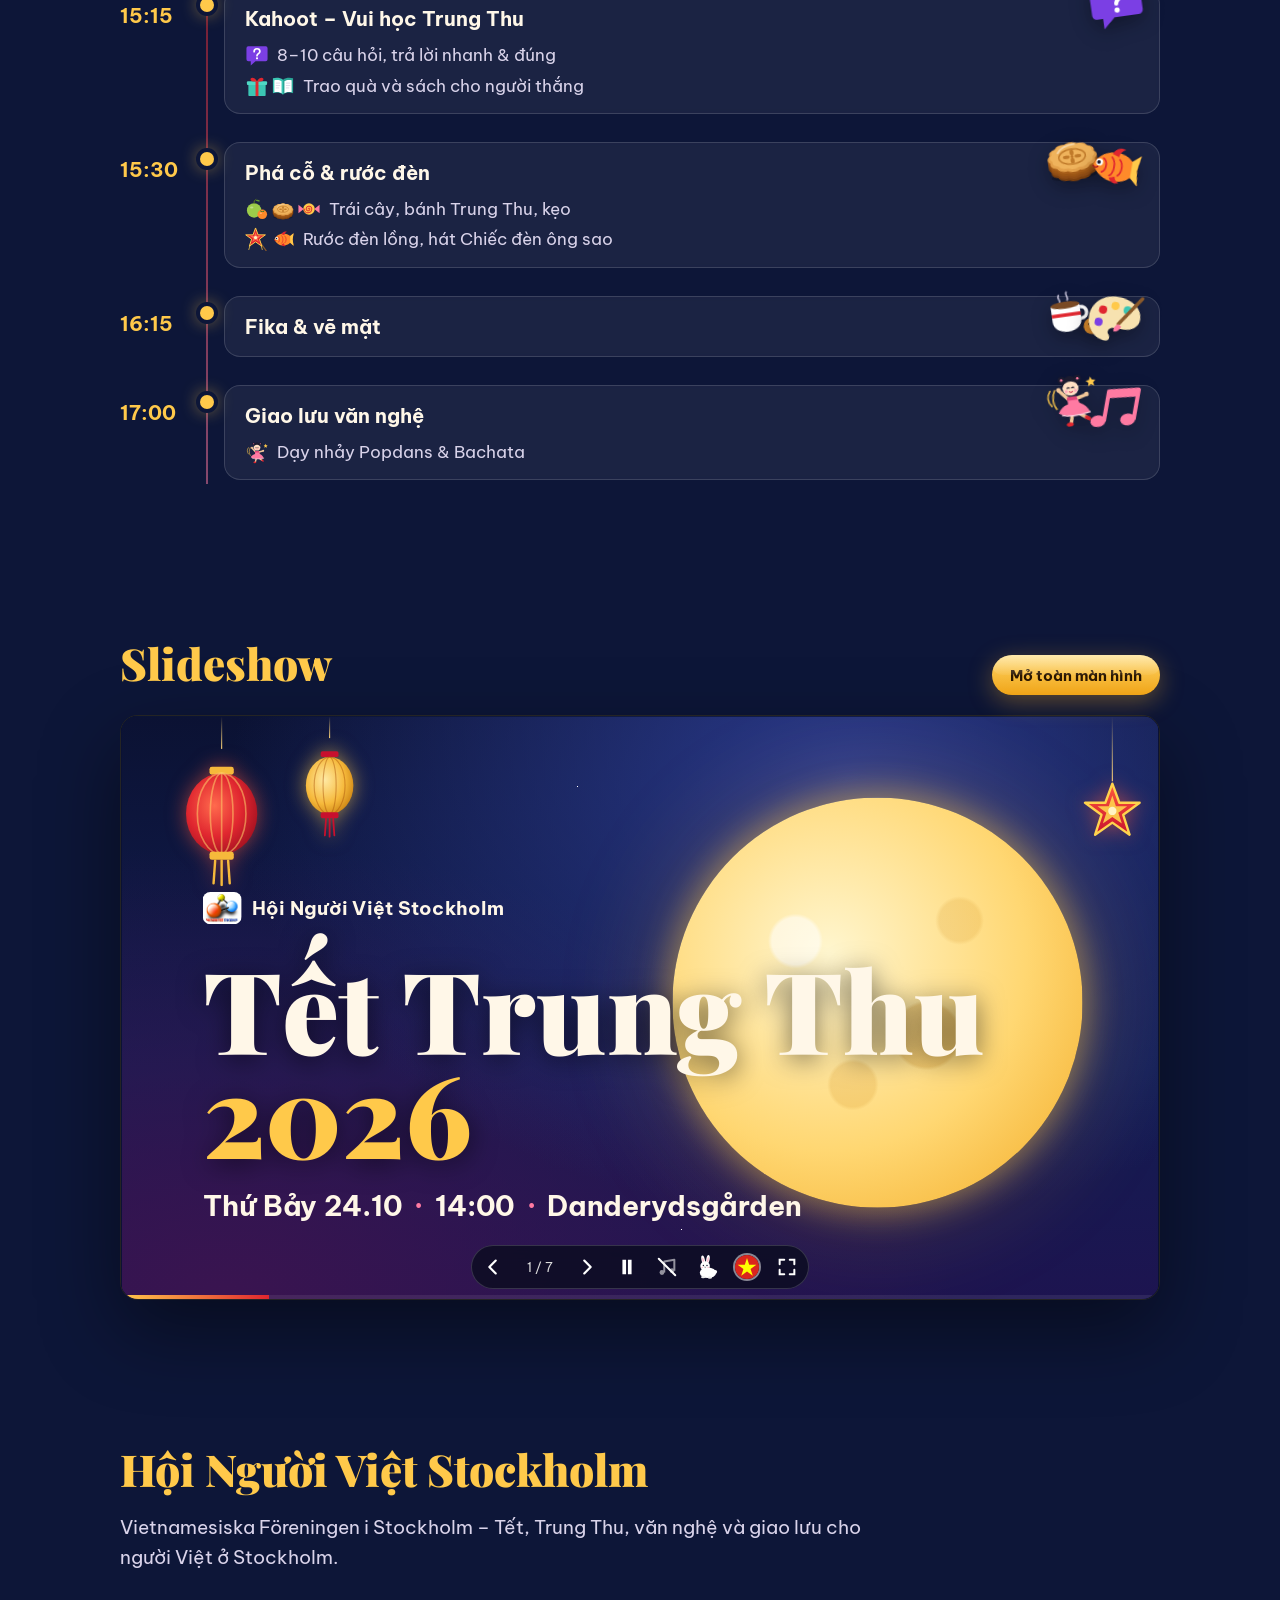
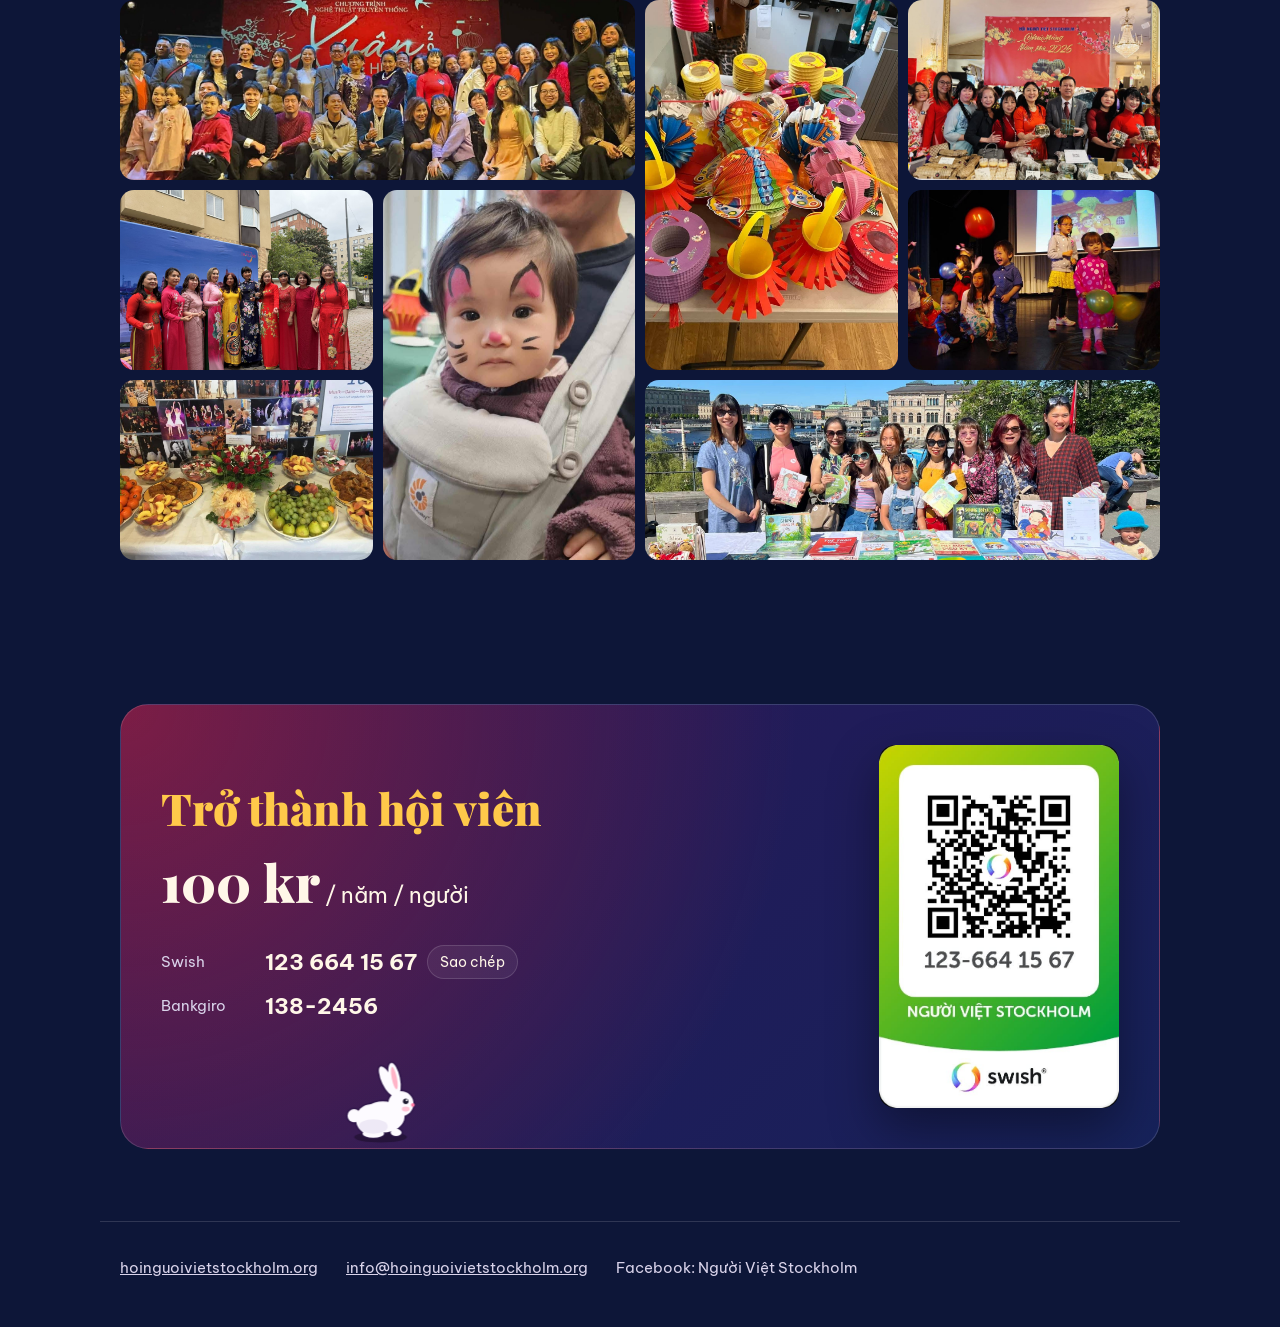
==== commit 773f448c: "Rabbit: far ear being cleaned has no outline, a slightly deeper shade instead Co-Authored-By: Claude" ====
--- a/index.html
+++ b/index.html
@@ -144,6 +144,6 @@
   <script src="howto.js?v=6"></script>
   <script src="admin.js?v=6"></script>
   <script src="lanterns.js?v=11"></script>
-  <script src="rabbit.js?v=42"></script>
+  <script src="rabbit.js?v=44"></script>
 </body>
 </html>
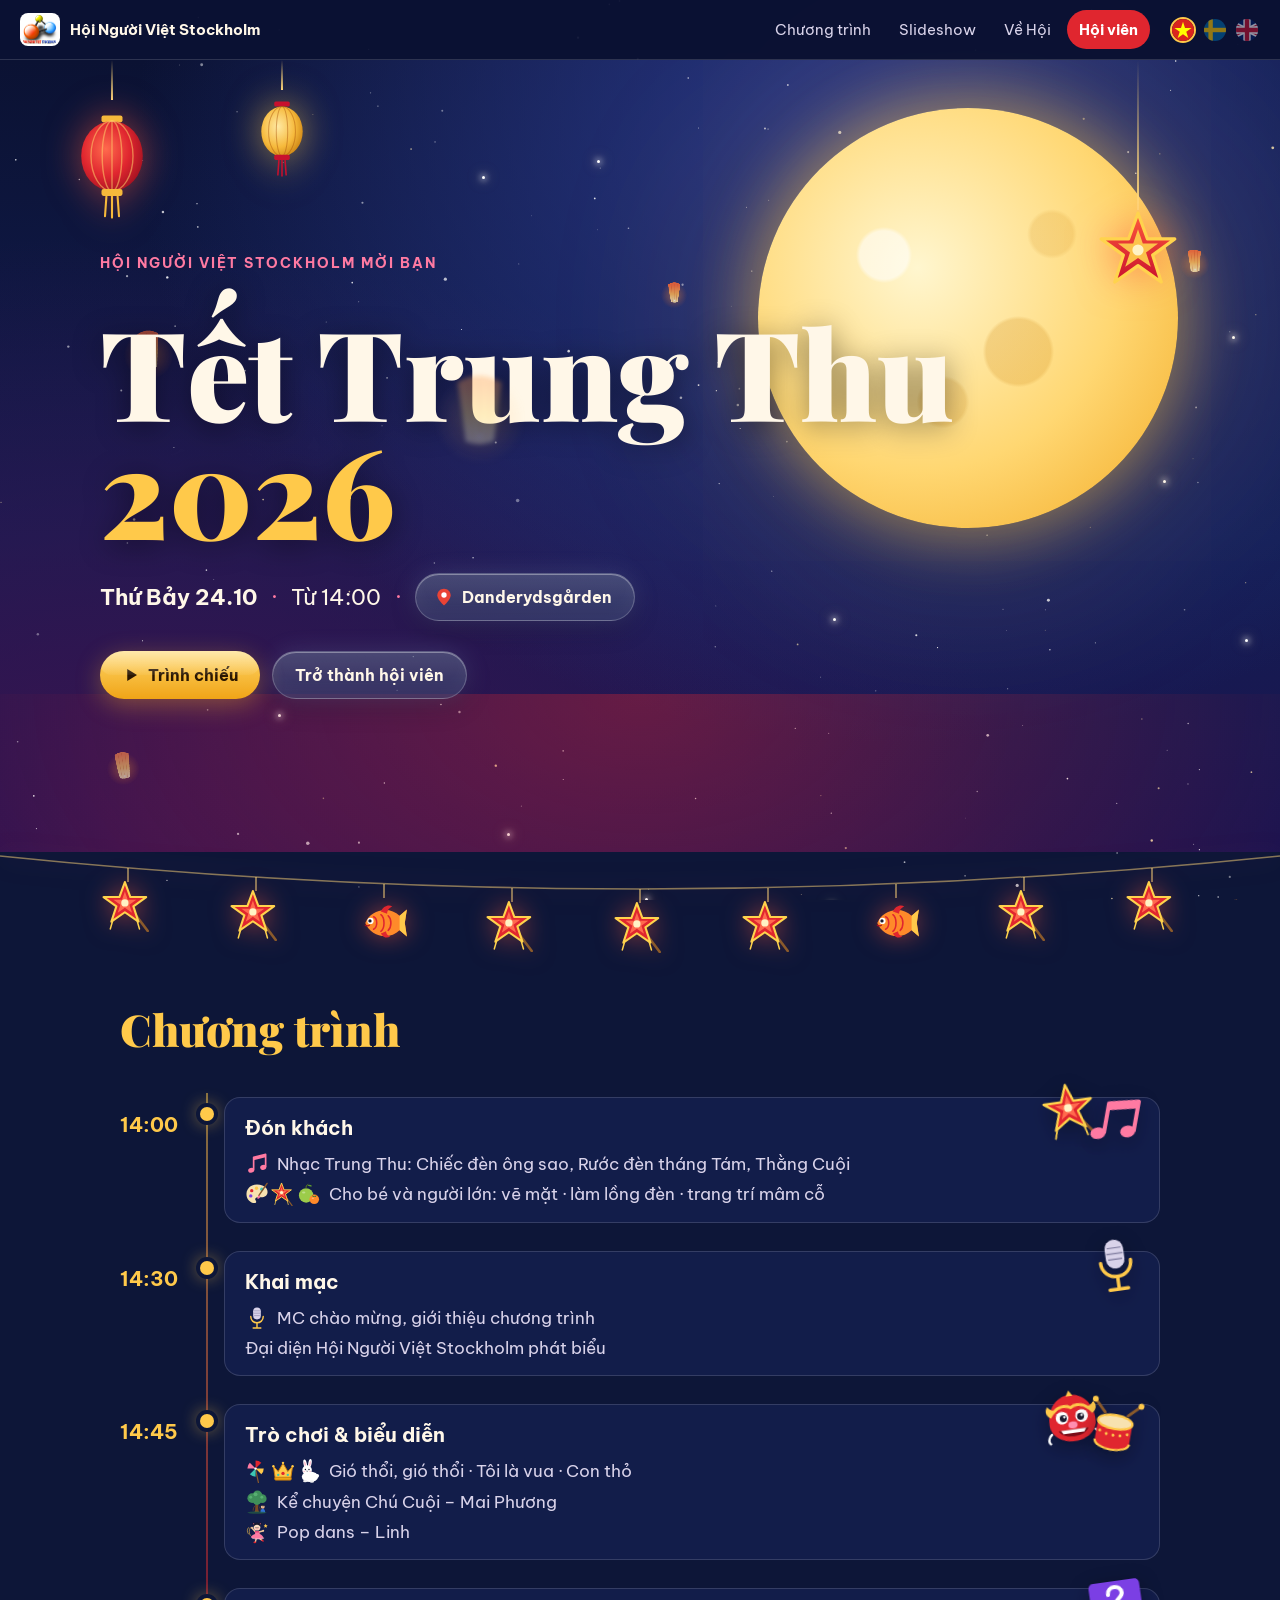
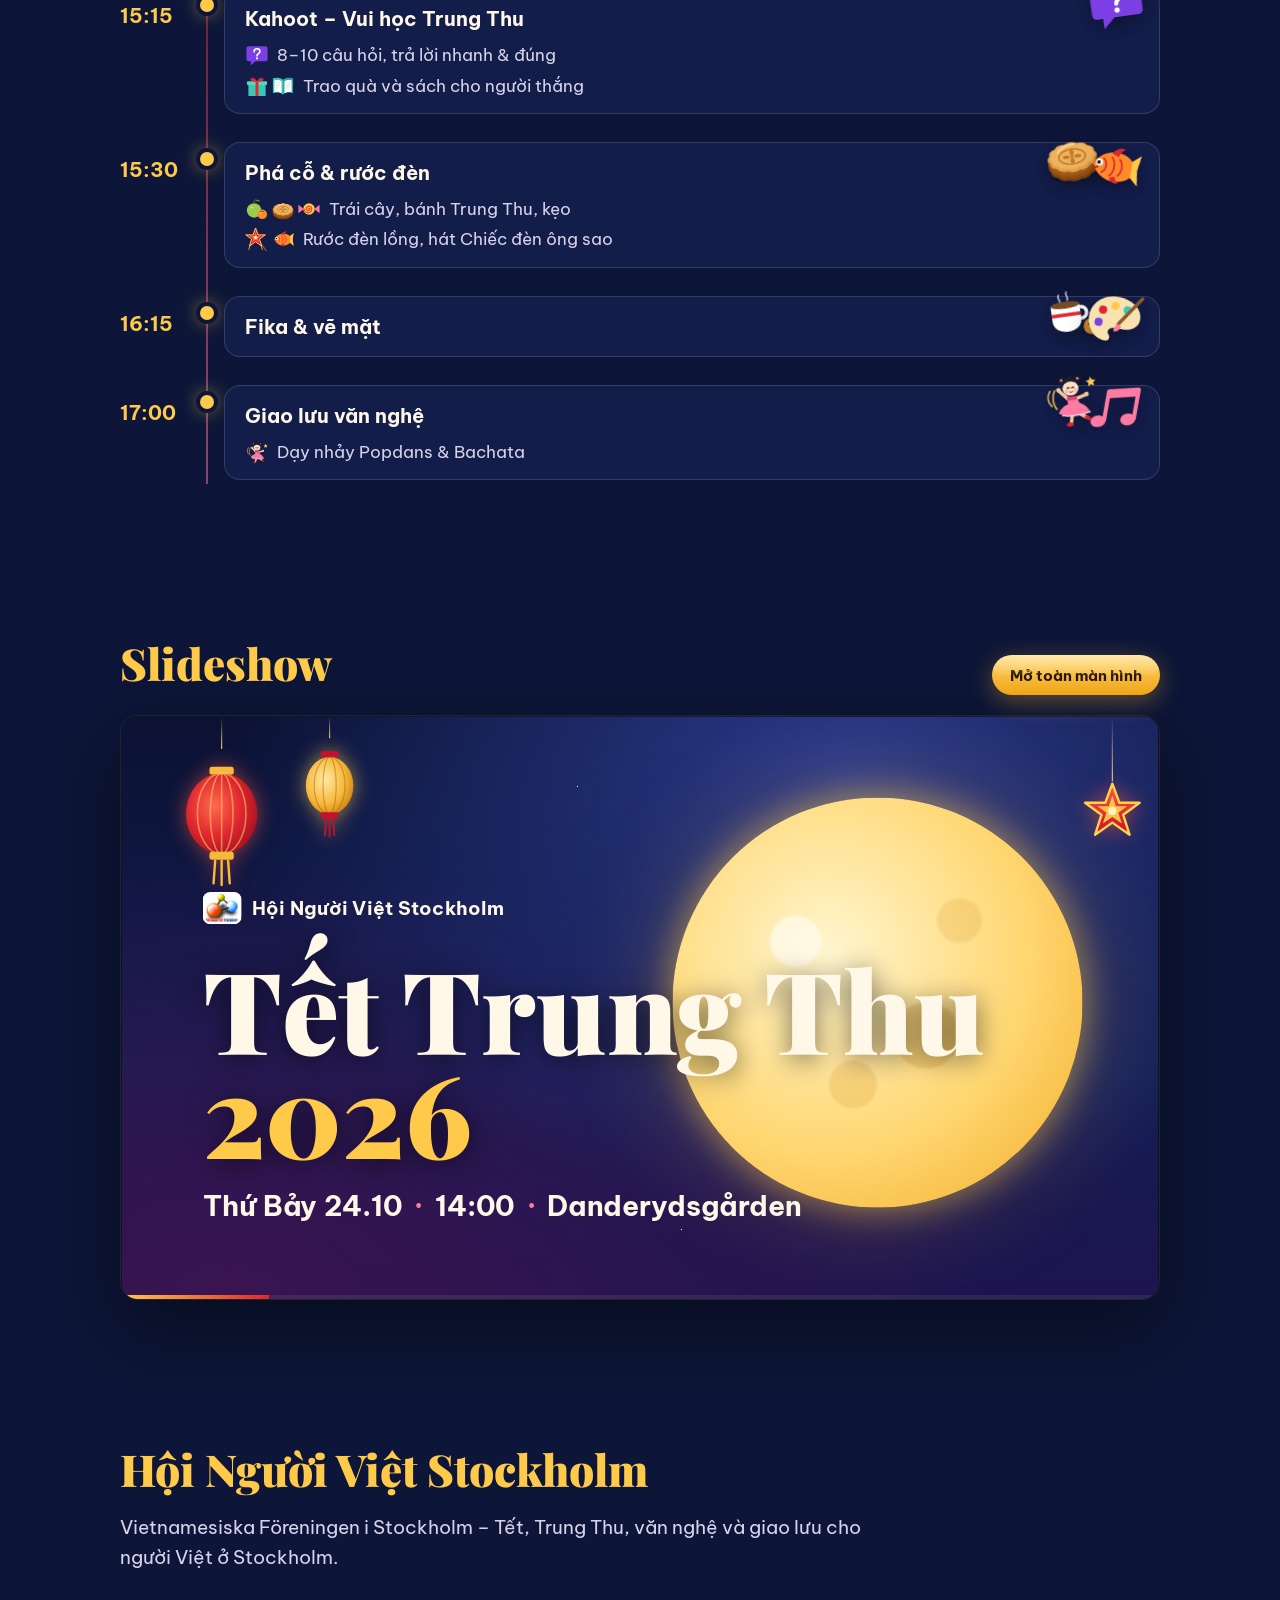
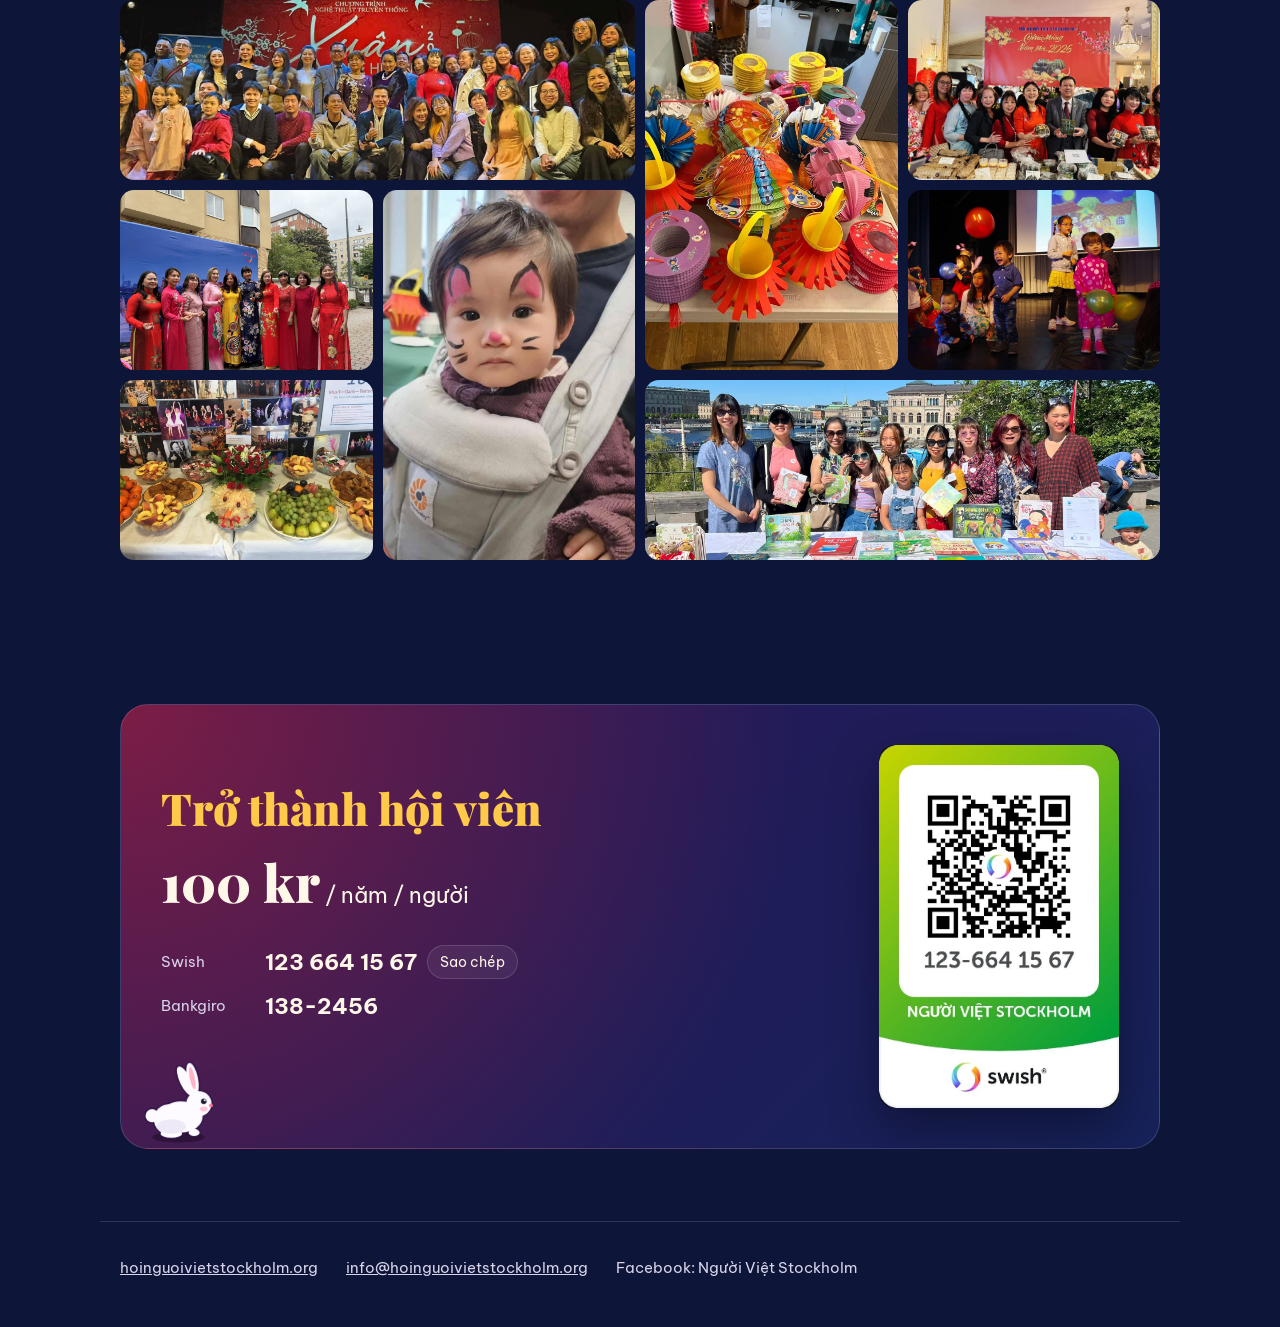
==== commit 9bd67951: "Performance: paint less, and only what's seen - The slideshow's meadow canvas covers only the bottom" ====
--- a/index.html
+++ b/index.html
@@ -14,7 +14,7 @@
   <link rel="preconnect" href="https://fonts.gstatic.com" crossorigin>
   <link rel="stylesheet" href="https://fonts.googleapis.com/css2?family=Be+Vietnam+Pro:wght@400;700&family=Playfair+Display:wght@900&display=swap">
   <link rel="stylesheet" href="base.css?v=10">
-  <link rel="stylesheet" href="site.css?v=22">
+  <link rel="stylesheet" href="site.css?v=23">
 </head>
 <body>
   <a class="skip" href="#chuong-trinh" data-i18n="skip">Bỏ qua đến chương trình</a>
@@ -140,10 +140,10 @@
 
   <script src="i18n.js?v=14"></script>
   <script src="data.js?v=10"></script>
-  <script src="site.js?v=13"></script>
-  <script src="howto.js?v=6"></script>
+  <script src="site.js?v=16"></script>
+  <script src="howto.js?v=8"></script>
   <script src="admin.js?v=6"></script>
-  <script src="lanterns.js?v=11"></script>
-  <script src="rabbit.js?v=44"></script>
+  <script src="lanterns.js?v=12"></script>
+  <script src="rabbit.js?v=45"></script>
 </body>
 </html>
--- a/site.css
+++ b/site.css
@@ -13,8 +13,7 @@
   position: sticky; top: 0; z-index: 20;
   display: flex; align-items: center; justify-content: space-between; gap: 16px;
   padding: 10px 20px;
-  background: rgba(11, 18, 51, .82);
-  backdrop-filter: blur(10px); -webkit-backdrop-filter: blur(10px);
+  background: rgba(11, 18, 51, .94); /* solid, not frosted: the lanterns behind it move every frame */
   border-bottom: 1px solid var(--line);
 }
 .brand { display: flex; align-items: center; gap: 10px; color: var(--ink); text-decoration: none; font-weight: 700; font-size: 15px; }
@@ -64,7 +63,7 @@
   background: linear-gradient(180deg, rgba(255, 255, 255, .18), rgba(255, 255, 255, .06));
   border: 1px solid rgba(255, 255, 255, .22);
   box-shadow: inset 0 1px 0 rgba(255, 255, 255, .35), inset 0 -8px 16px rgba(255, 255, 255, .04), 0 0 22px rgba(160, 180, 255, .18), 0 8px 24px rgba(0, 0, 0, .25);
-  backdrop-filter: blur(12px) saturate(140%); -webkit-backdrop-filter: blur(12px) saturate(140%);
+  background-color: rgba(30, 40, 90, .55);
 }
 .btn-glass:hover { background: linear-gradient(180deg, rgba(255, 255, 255, .26), rgba(255, 255, 255, .1)); box-shadow: inset 0 1px 0 rgba(255, 255, 255, .45), 0 0 28px rgba(160, 180, 255, .3), 0 8px 24px rgba(0, 0, 0, .25); }
 .btn-sm { min-height: 40px; padding: 10px 18px; font-size: 15px; }
@@ -129,7 +128,7 @@
 .timeline > li { position: relative; display: grid; grid-template-columns: 70px 1fr; gap: 34px; padding: 14px 0; }
 .timeline > li::before { content: ""; position: absolute; left: 80px; top: 24px; width: 14px; height: 14px; border-radius: 50%; background: var(--gold); box-shadow: 0 0 0 4px var(--night), 0 0 18px var(--gold); }
 .timeline time { font-weight: 700; font-size: 20px; color: var(--gold); padding-top: 12px; font-variant-numeric: tabular-nums; }
-.timeline .card { position: relative; background: var(--card); border: 1px solid var(--line); border-radius: 16px; padding: 14px 20px; padding-right: 120px; backdrop-filter: blur(2px); }
+.timeline .card { position: relative; background: rgba(22, 32, 82, .72); border: 1px solid var(--line); border-radius: 16px; padding: 14px 20px; padding-right: 120px; }
 .card-stk { position: absolute; right: 14px; top: -16px; display: flex; }
 .card-stk .stk { width: 58px; height: 58px; filter: drop-shadow(0 6px 10px rgba(0, 0, 0, .35)); }
 .card-stk .stk + .stk { margin-left: -14px; }
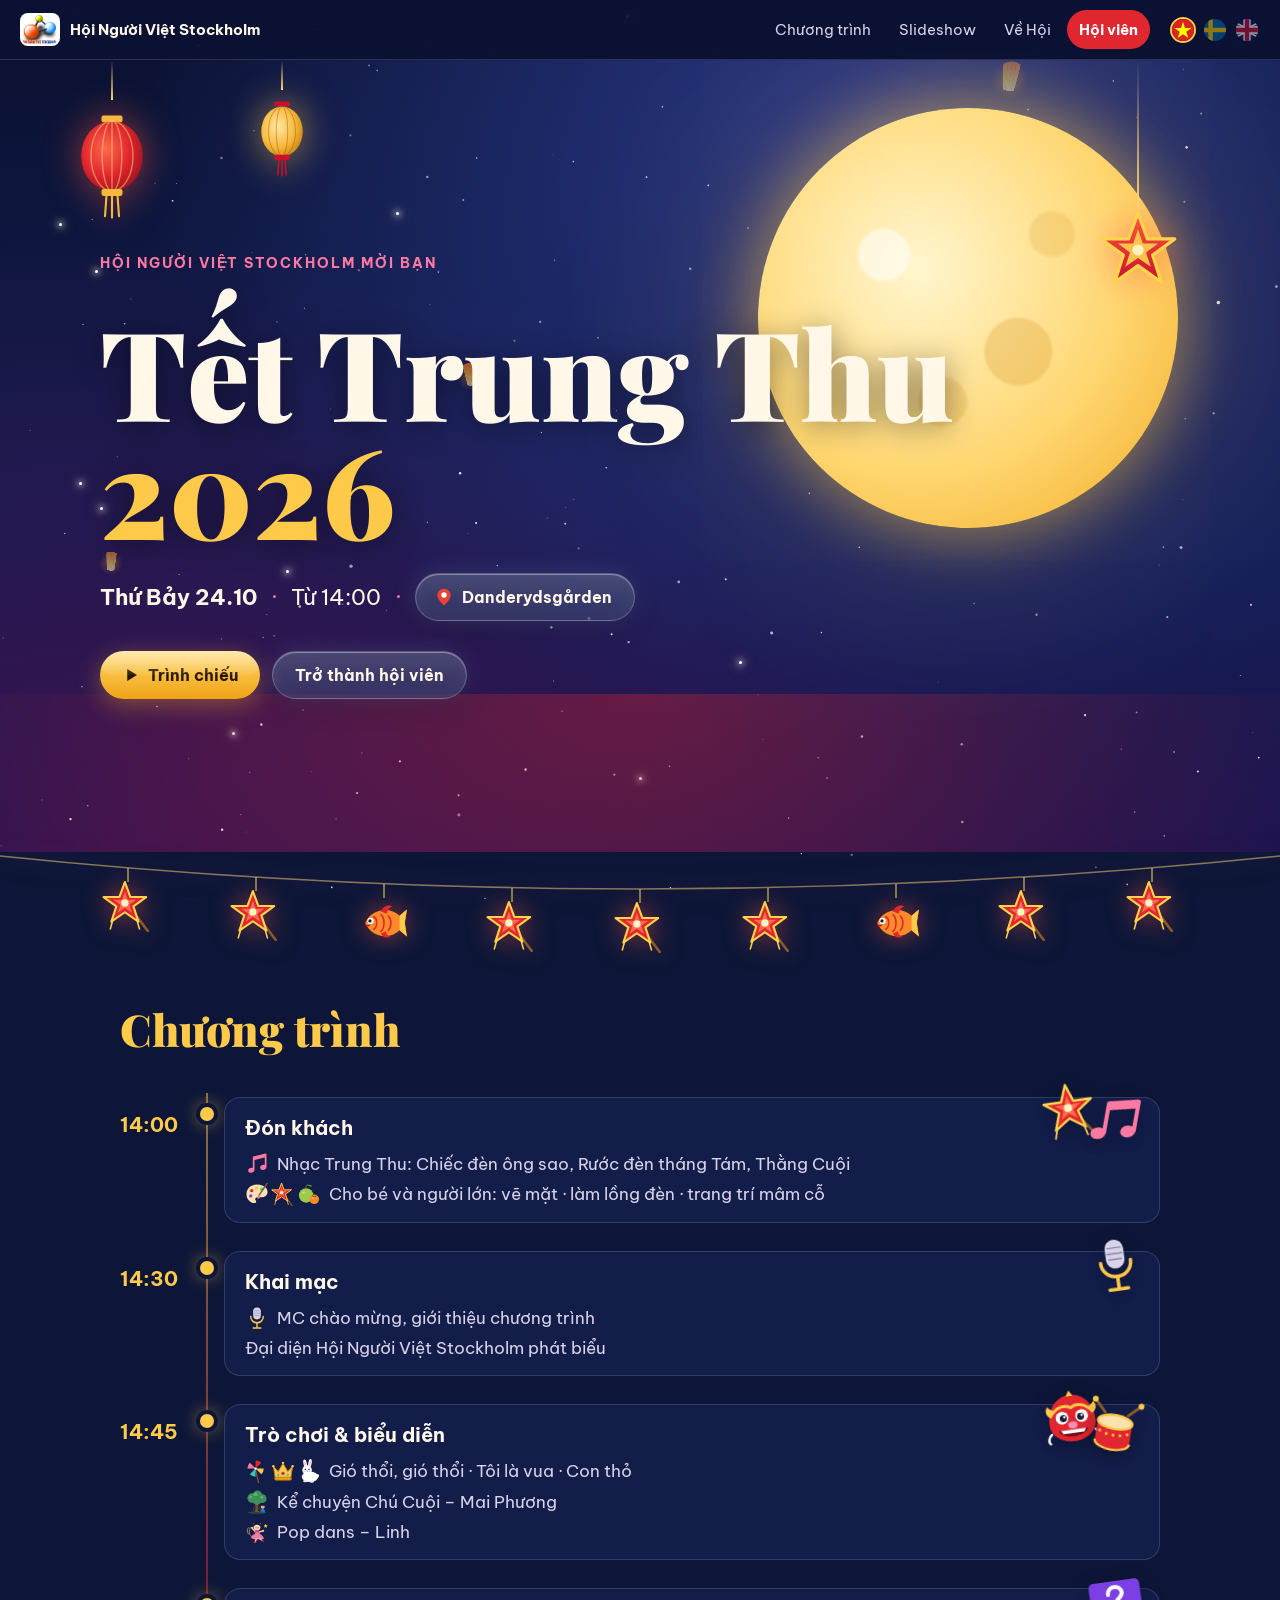
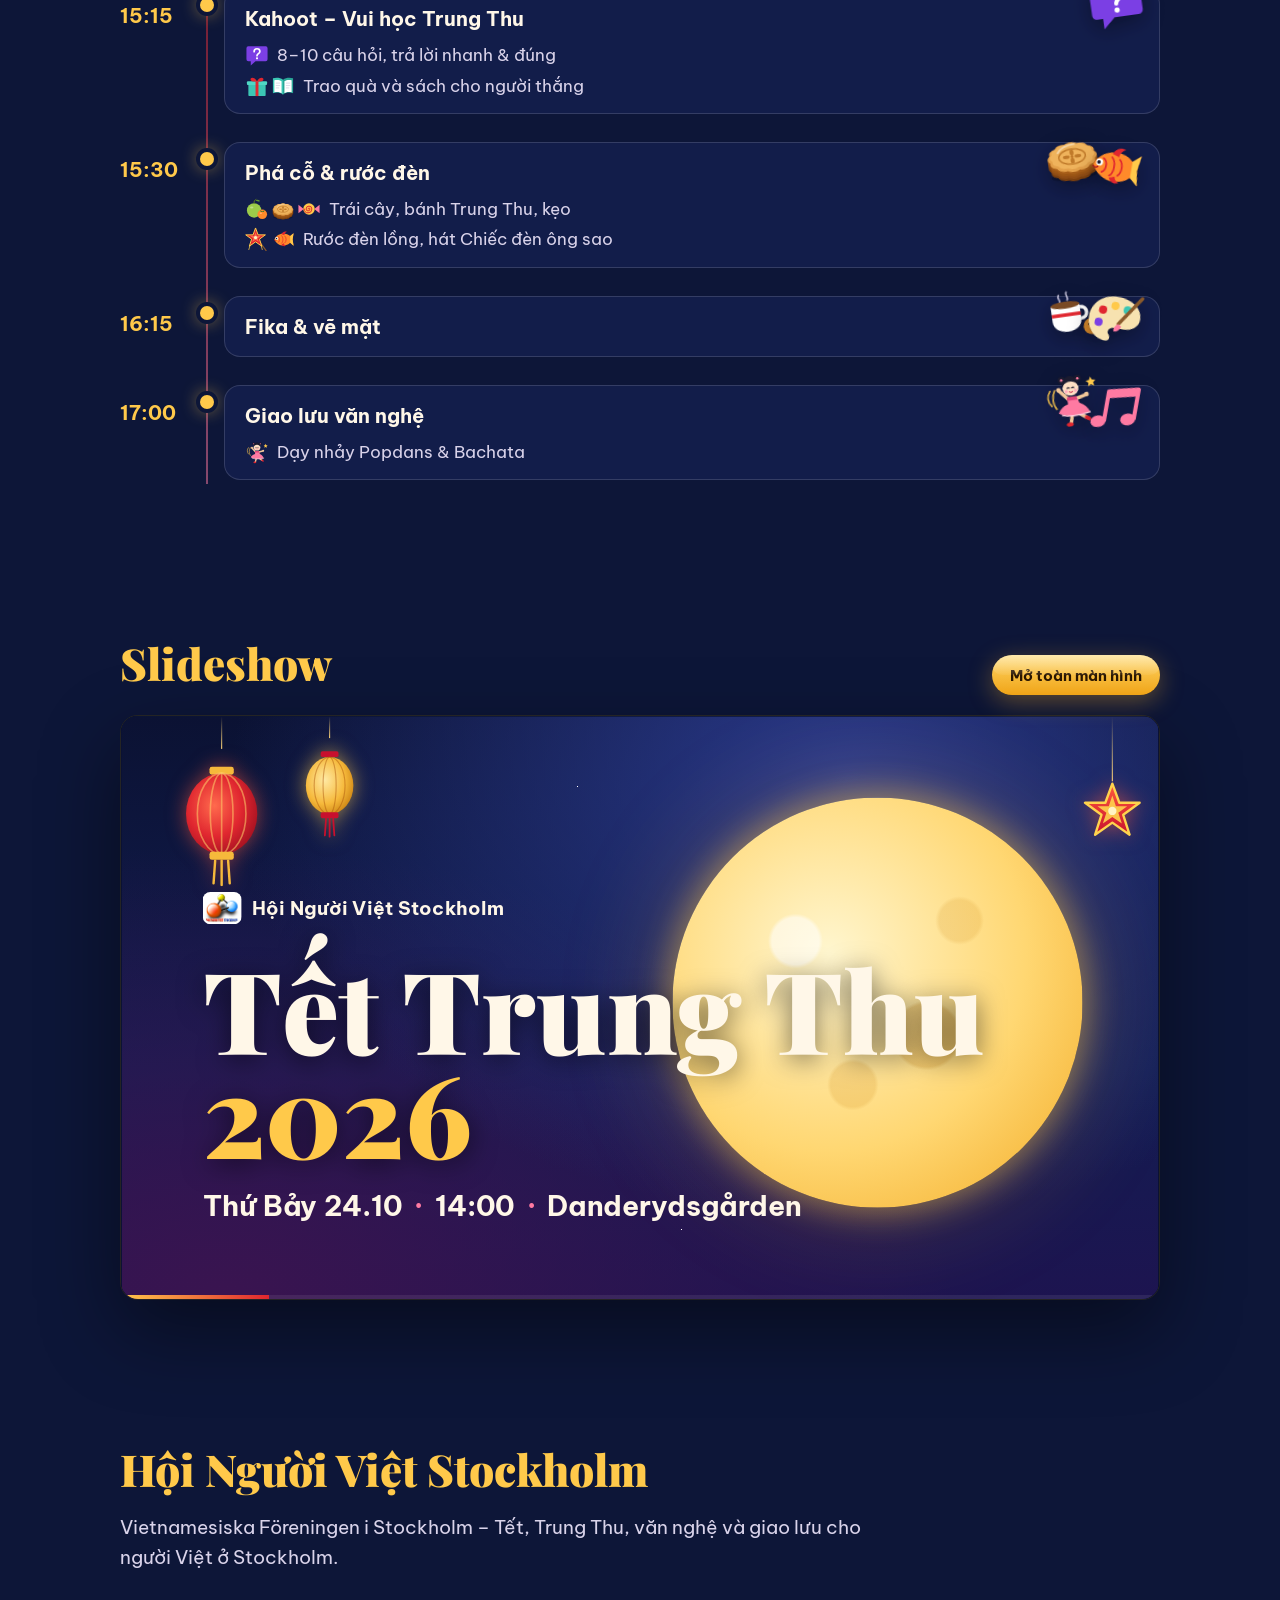
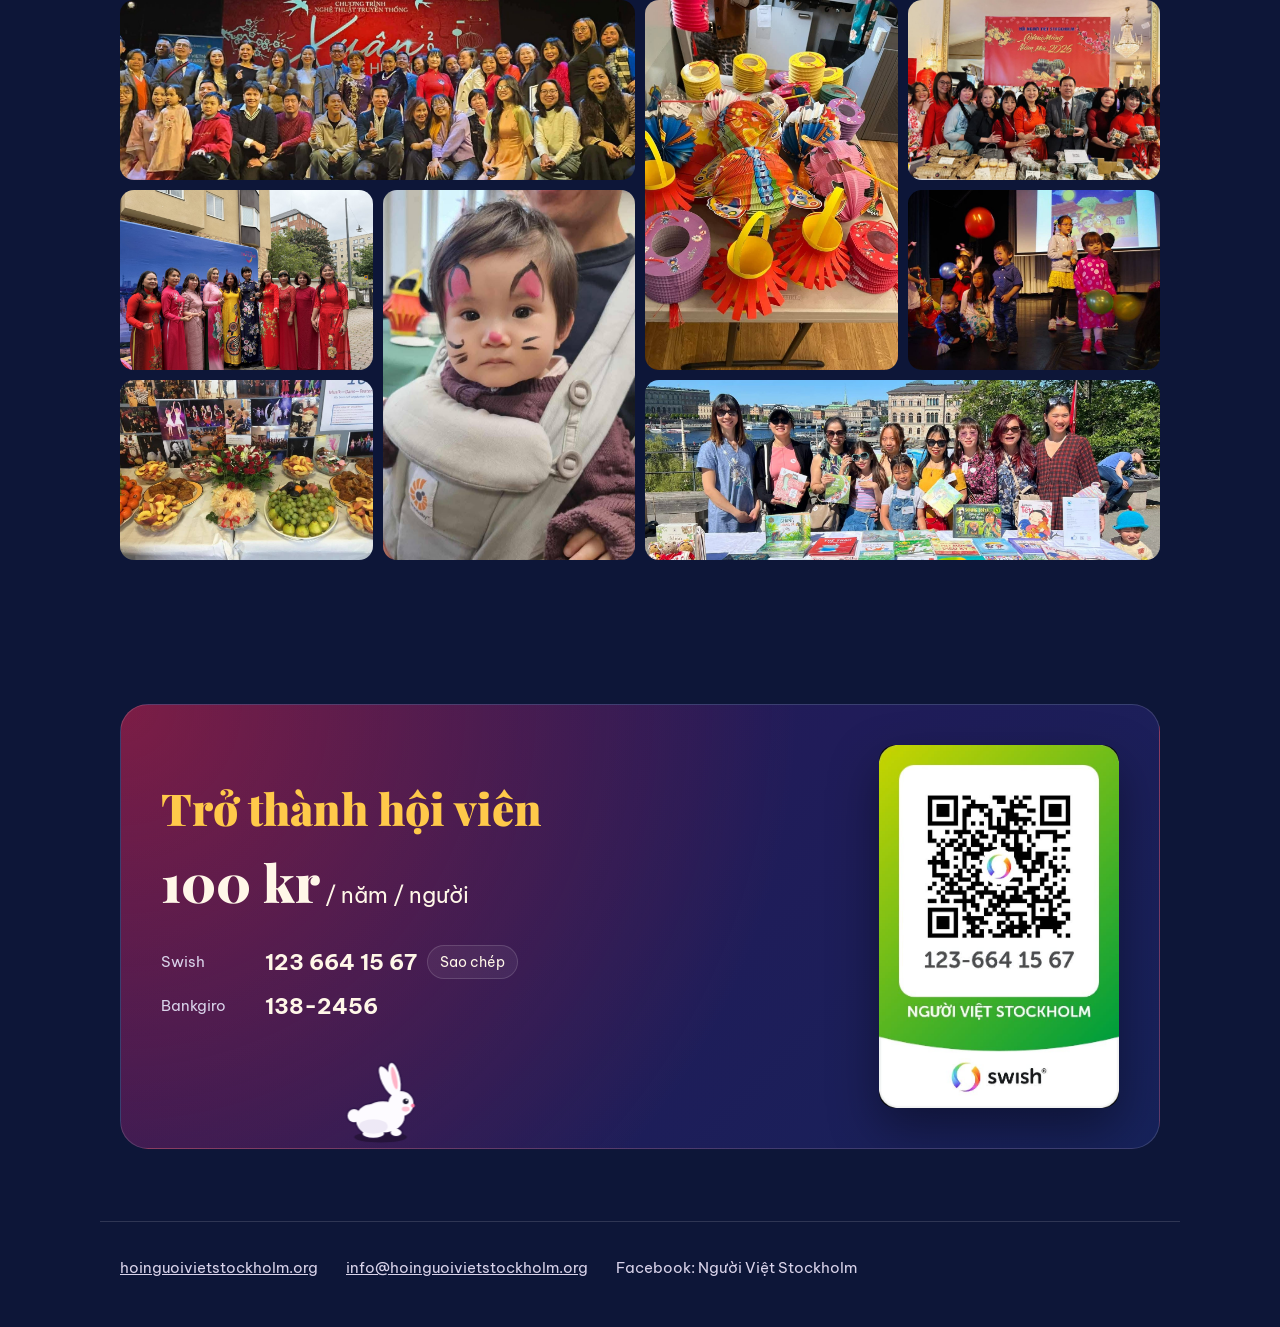
==== commit 04ea5fbd: "Rabbit guard only on the day from 13:00; everyone else gets the rabbit straight away The see-every-s" ====
--- a/index.html
+++ b/index.html
@@ -141,8 +141,8 @@
   <script src="i18n.js?v=14"></script>
   <script src="data.js?v=10"></script>
   <script src="site.js?v=16"></script>
-  <script src="howto.js?v=8"></script>
-  <script src="admin.js?v=6"></script>
+  <script src="howto.js?v=9"></script>
+  <script src="admin.js?v=7"></script>
   <script src="lanterns.js?v=12"></script>
   <script src="rabbit.js?v=45"></script>
 </body>
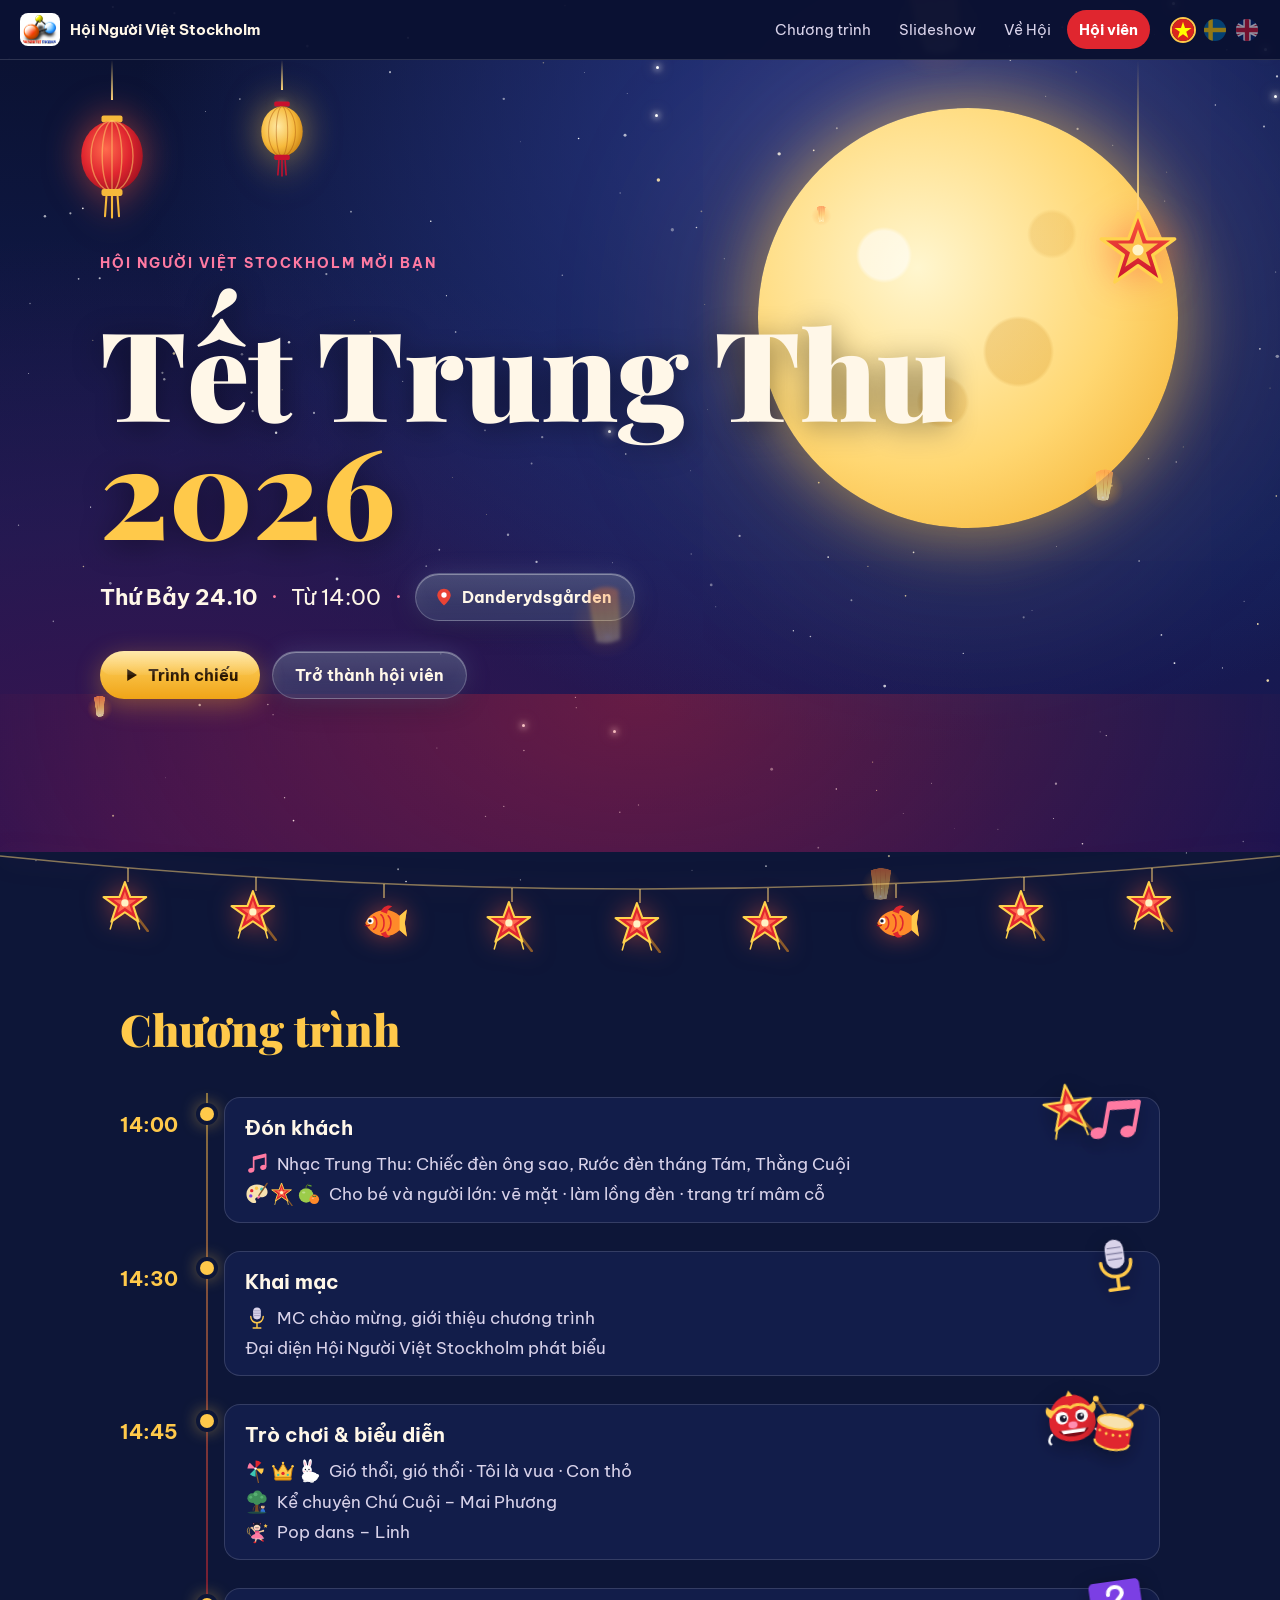
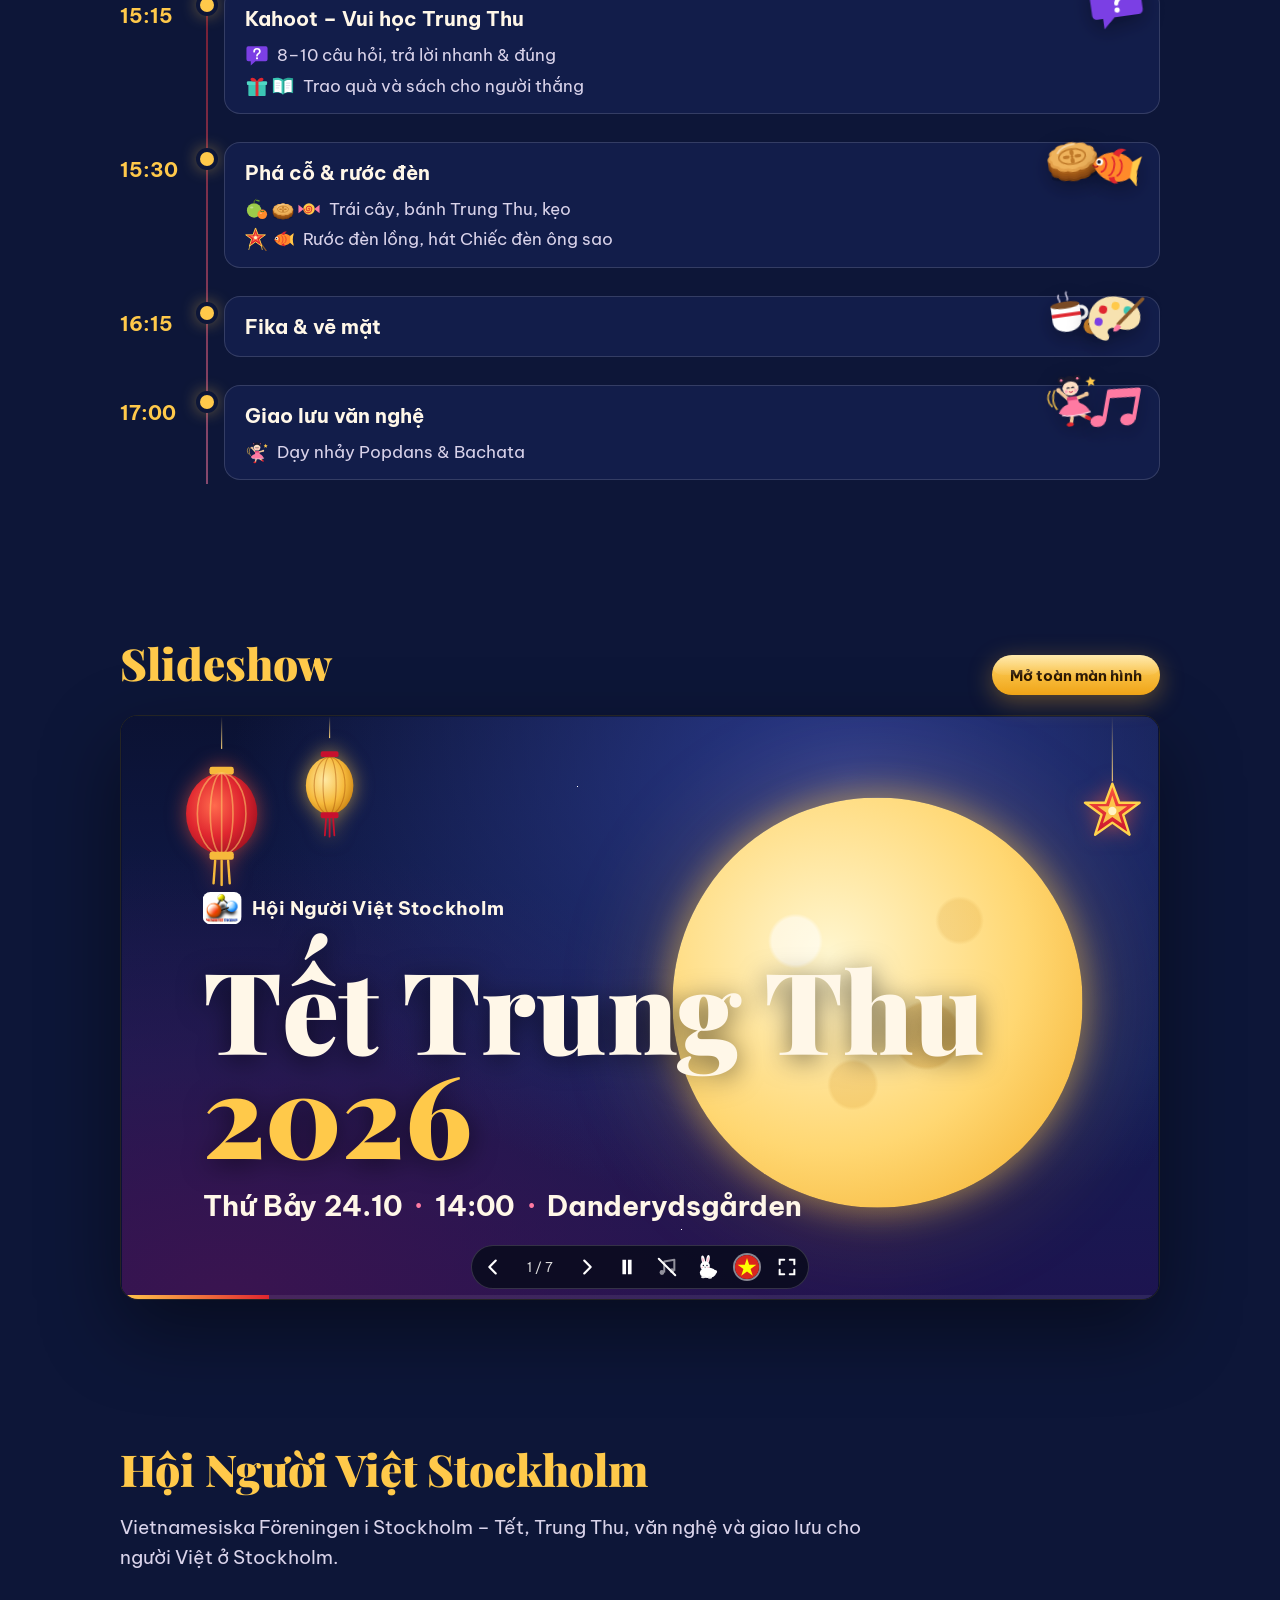
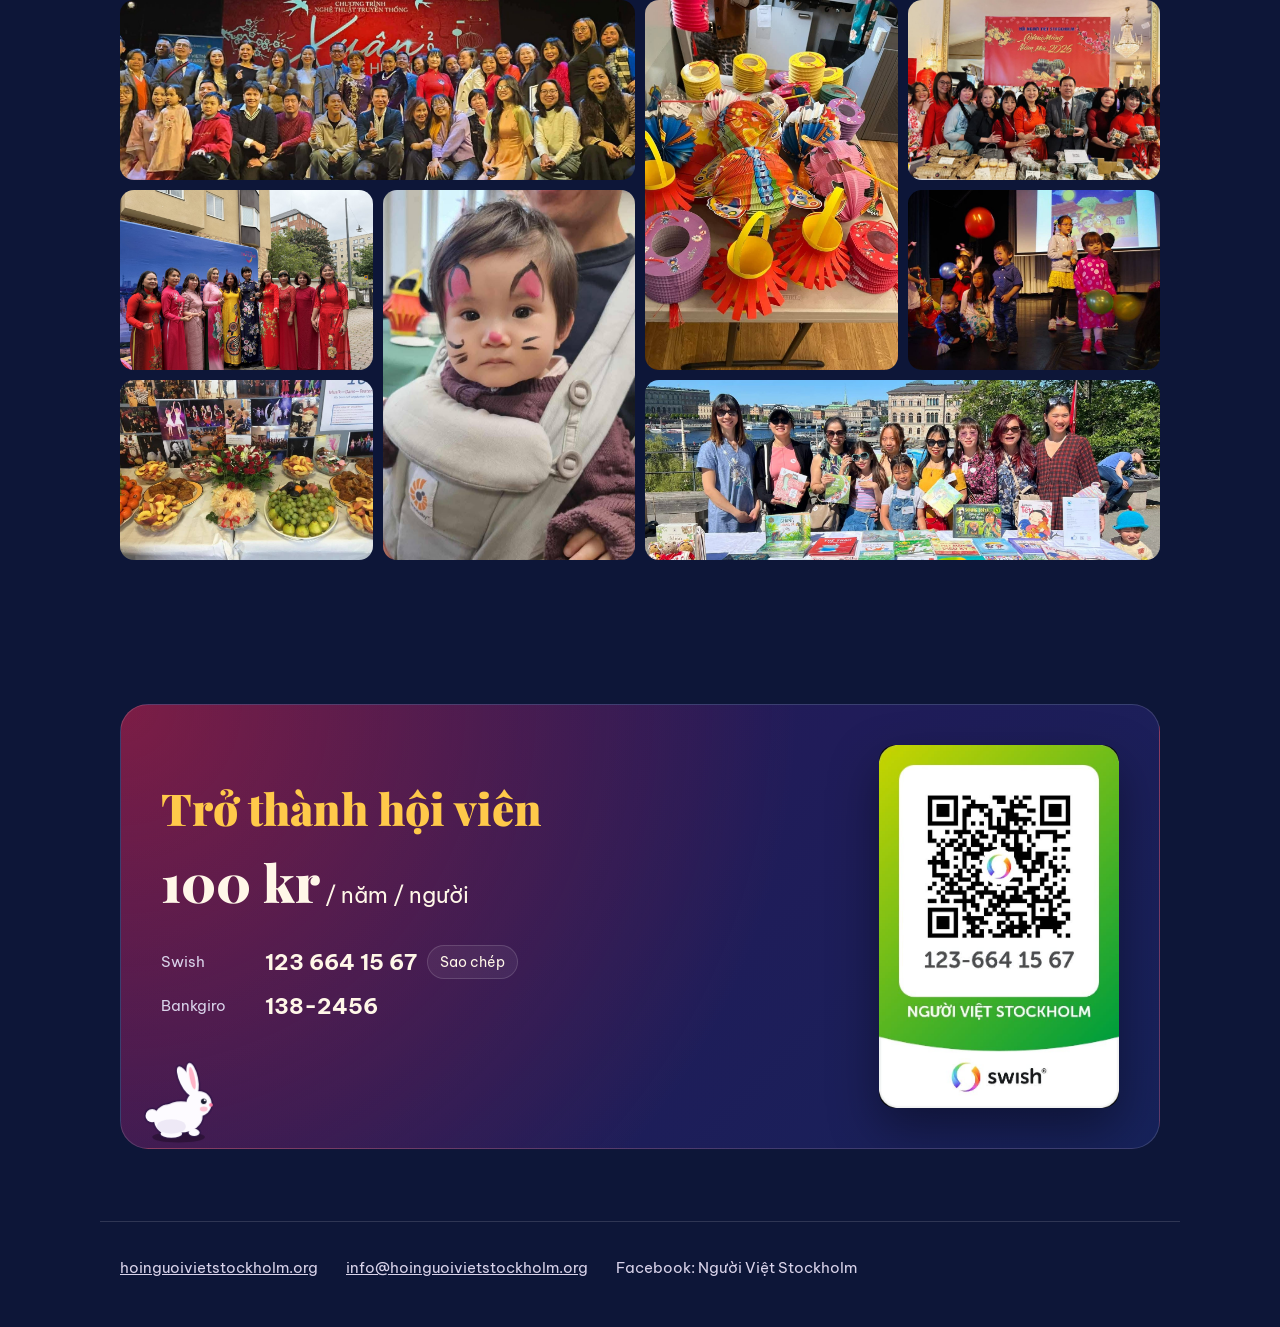
==== commit cef46928: "Visitor timeline: the whole afternoon in about ten minutes for web visitors Outside the event (befor" ====
--- a/index.html
+++ b/index.html
@@ -141,8 +141,8 @@
   <script src="i18n.js?v=14"></script>
   <script src="data.js?v=10"></script>
   <script src="site.js?v=16"></script>
-  <script src="howto.js?v=9"></script>
-  <script src="admin.js?v=7"></script>
+  <script src="howto.js?v=10"></script>
+  <script src="admin.js?v=8"></script>
   <script src="lanterns.js?v=12"></script>
   <script src="rabbit.js?v=45"></script>
 </body>
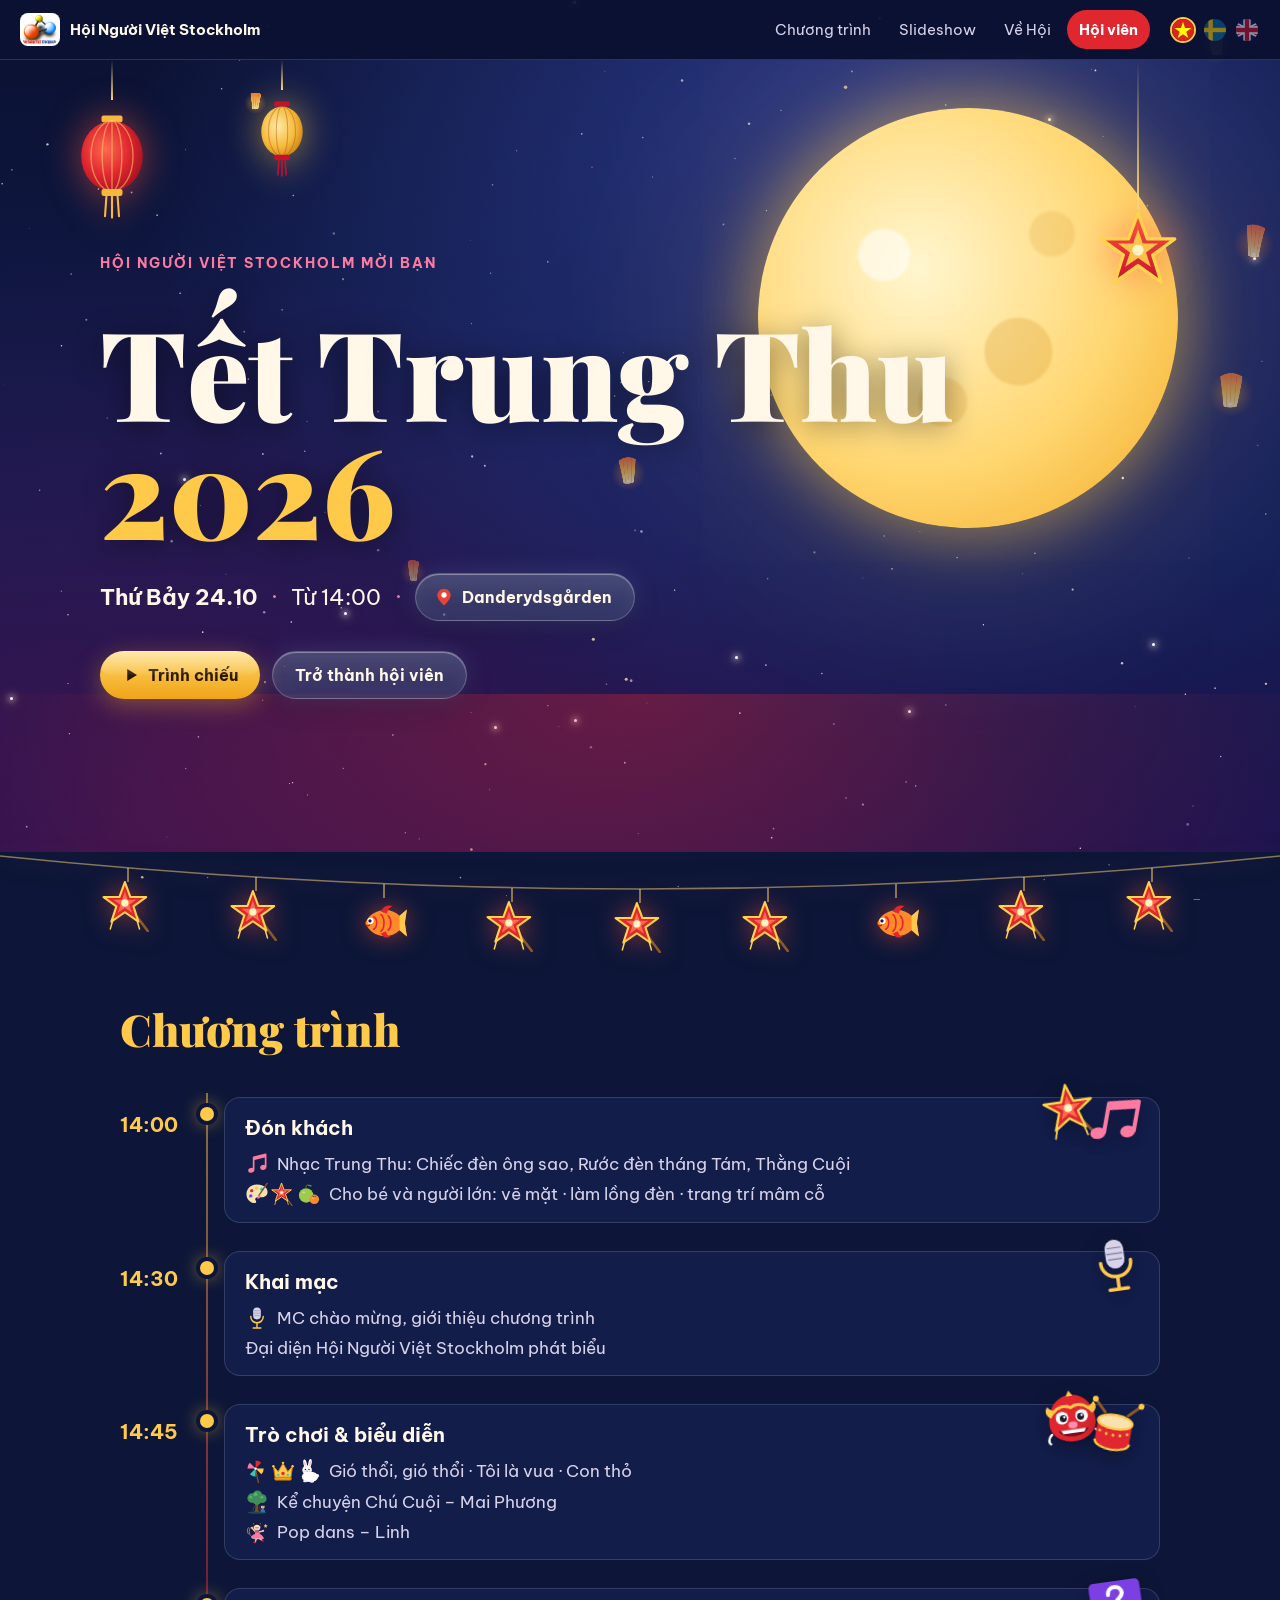
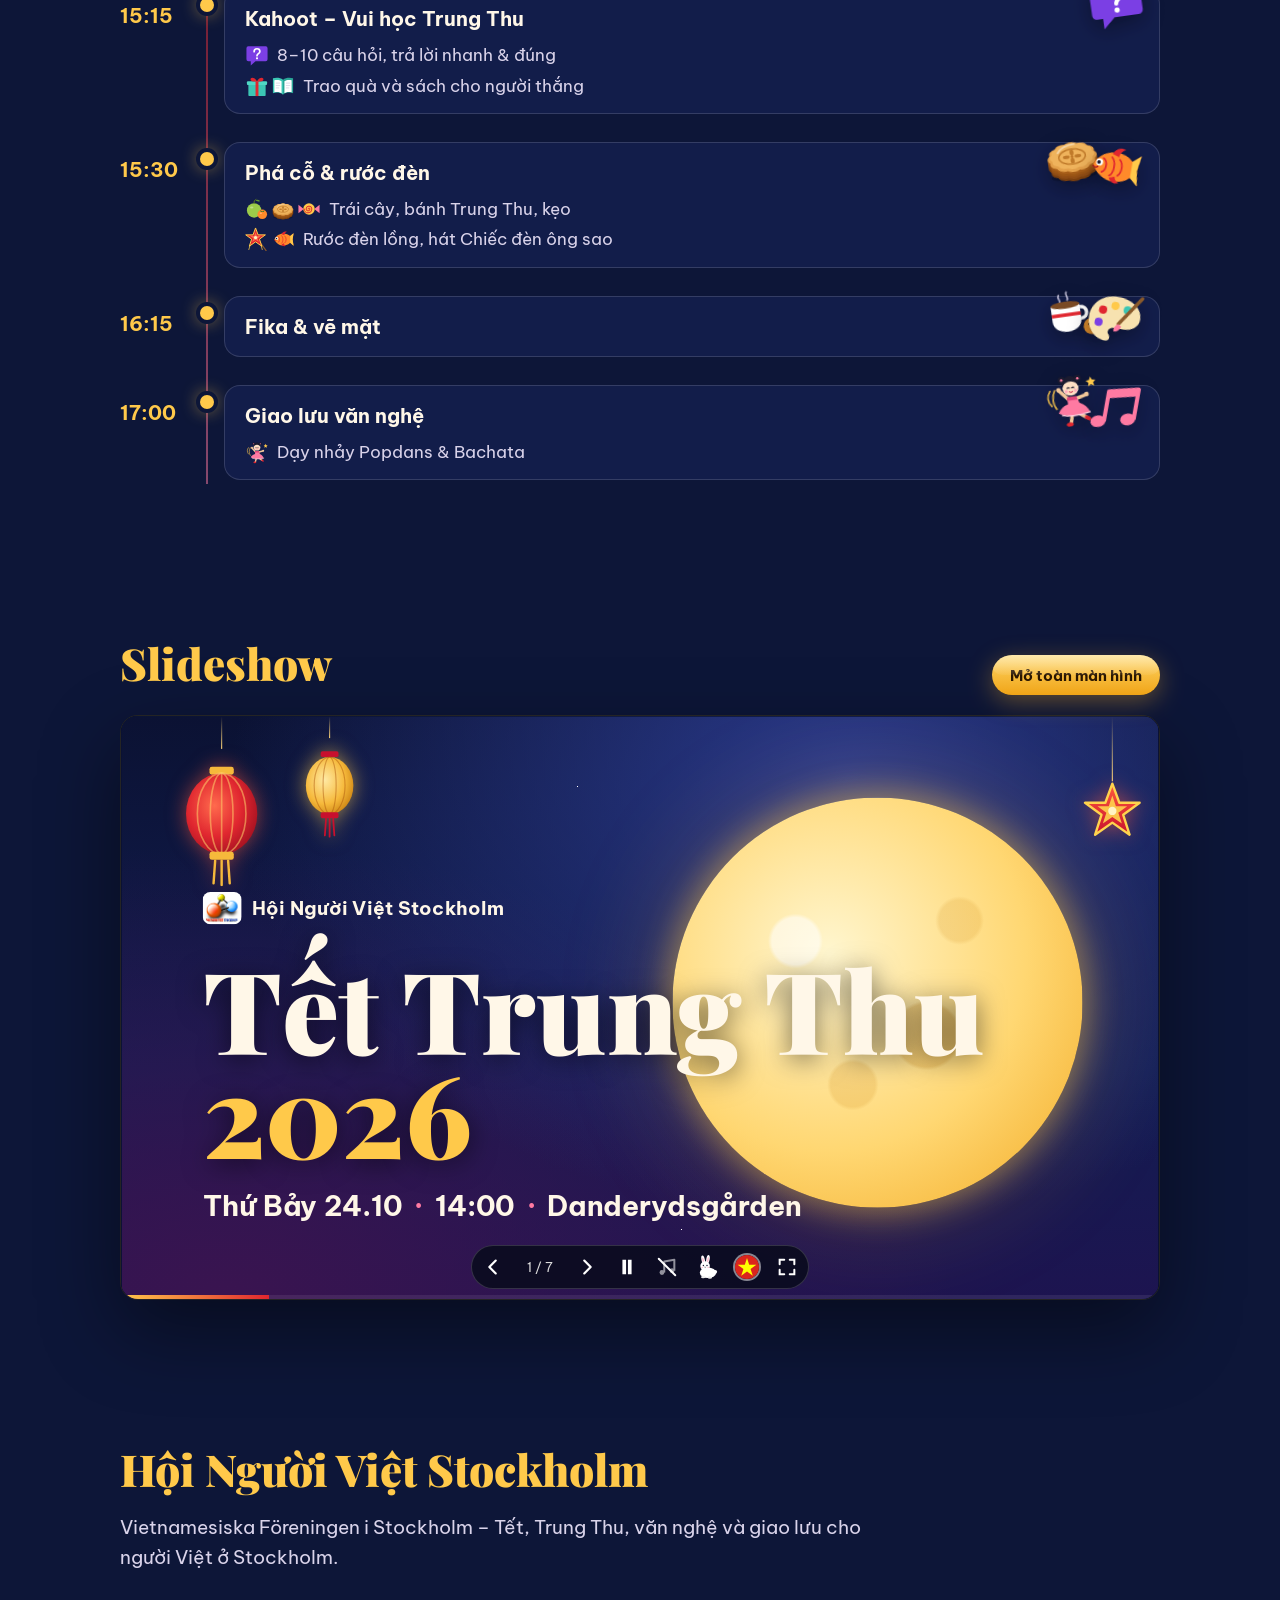
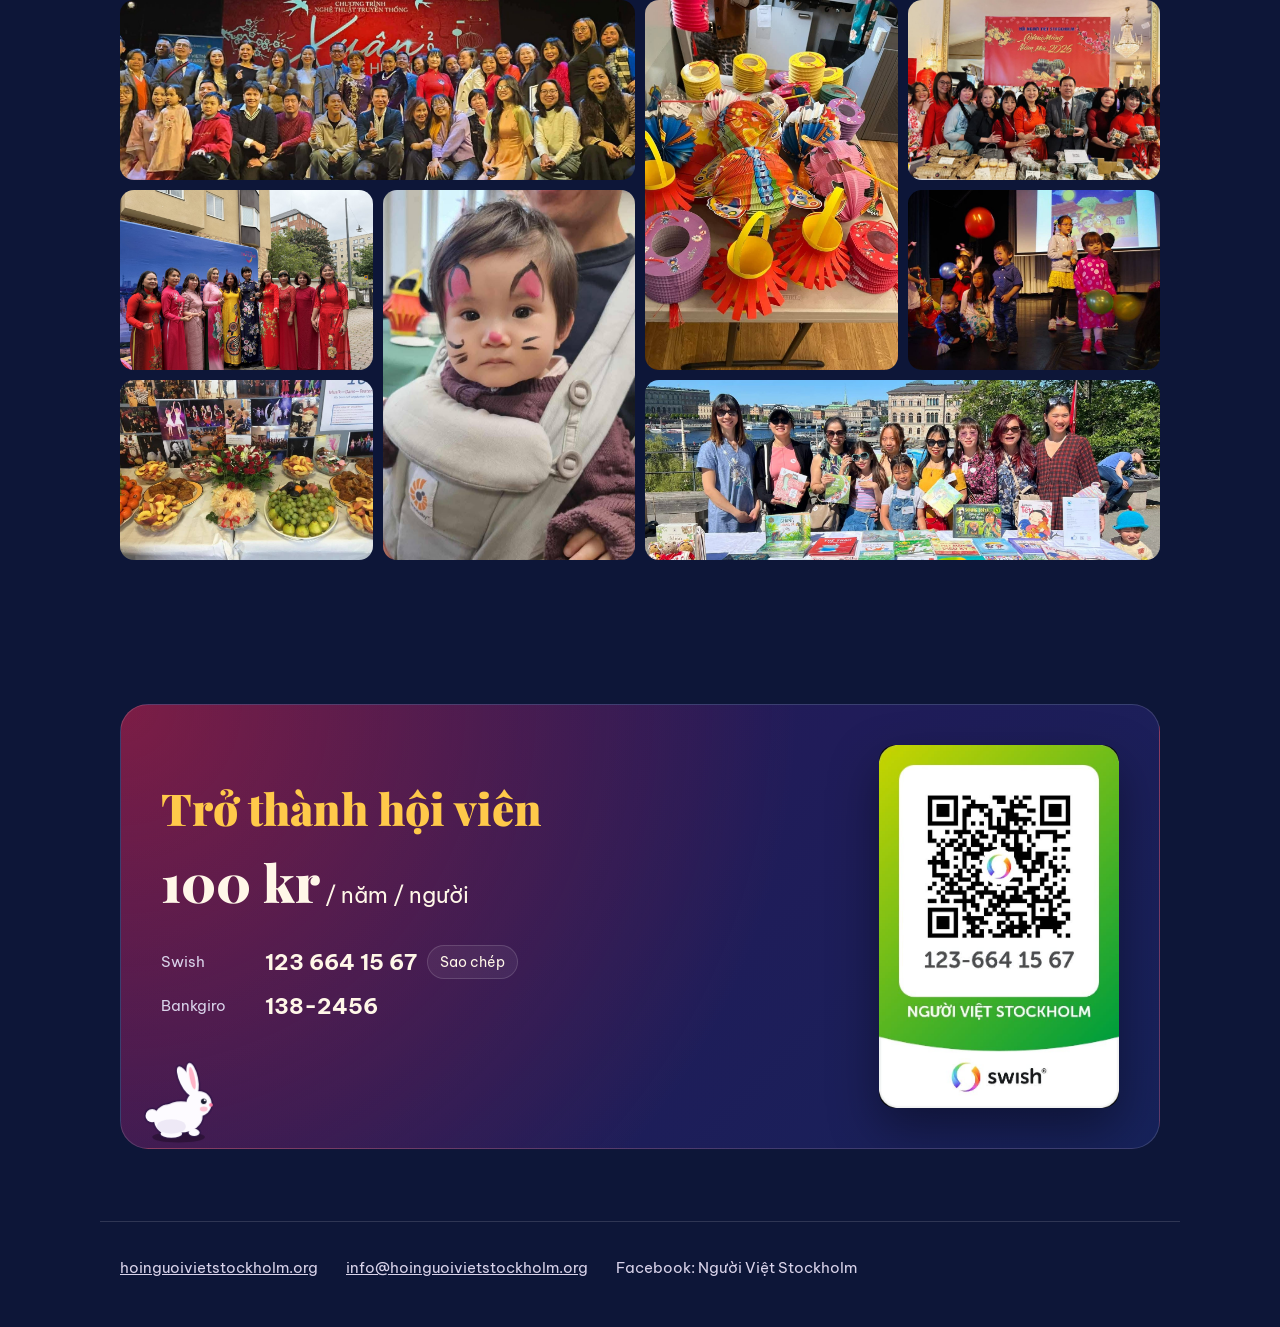
==== commit dda42429: "Visitor timeline: seven minutes, busy from the start; mushrooms and autumn leaves - Web visitors get" ====
--- a/index.html
+++ b/index.html
@@ -140,10 +140,10 @@
 
   <script src="i18n.js?v=14"></script>
   <script src="data.js?v=10"></script>
-  <script src="site.js?v=16"></script>
-  <script src="howto.js?v=10"></script>
-  <script src="admin.js?v=8"></script>
+  <script src="site.js?v=17"></script>
+  <script src="howto.js?v=12"></script>
+  <script src="admin.js?v=9"></script>
   <script src="lanterns.js?v=12"></script>
-  <script src="rabbit.js?v=45"></script>
+  <script src="rabbit.js?v=48"></script>
 </body>
 </html>
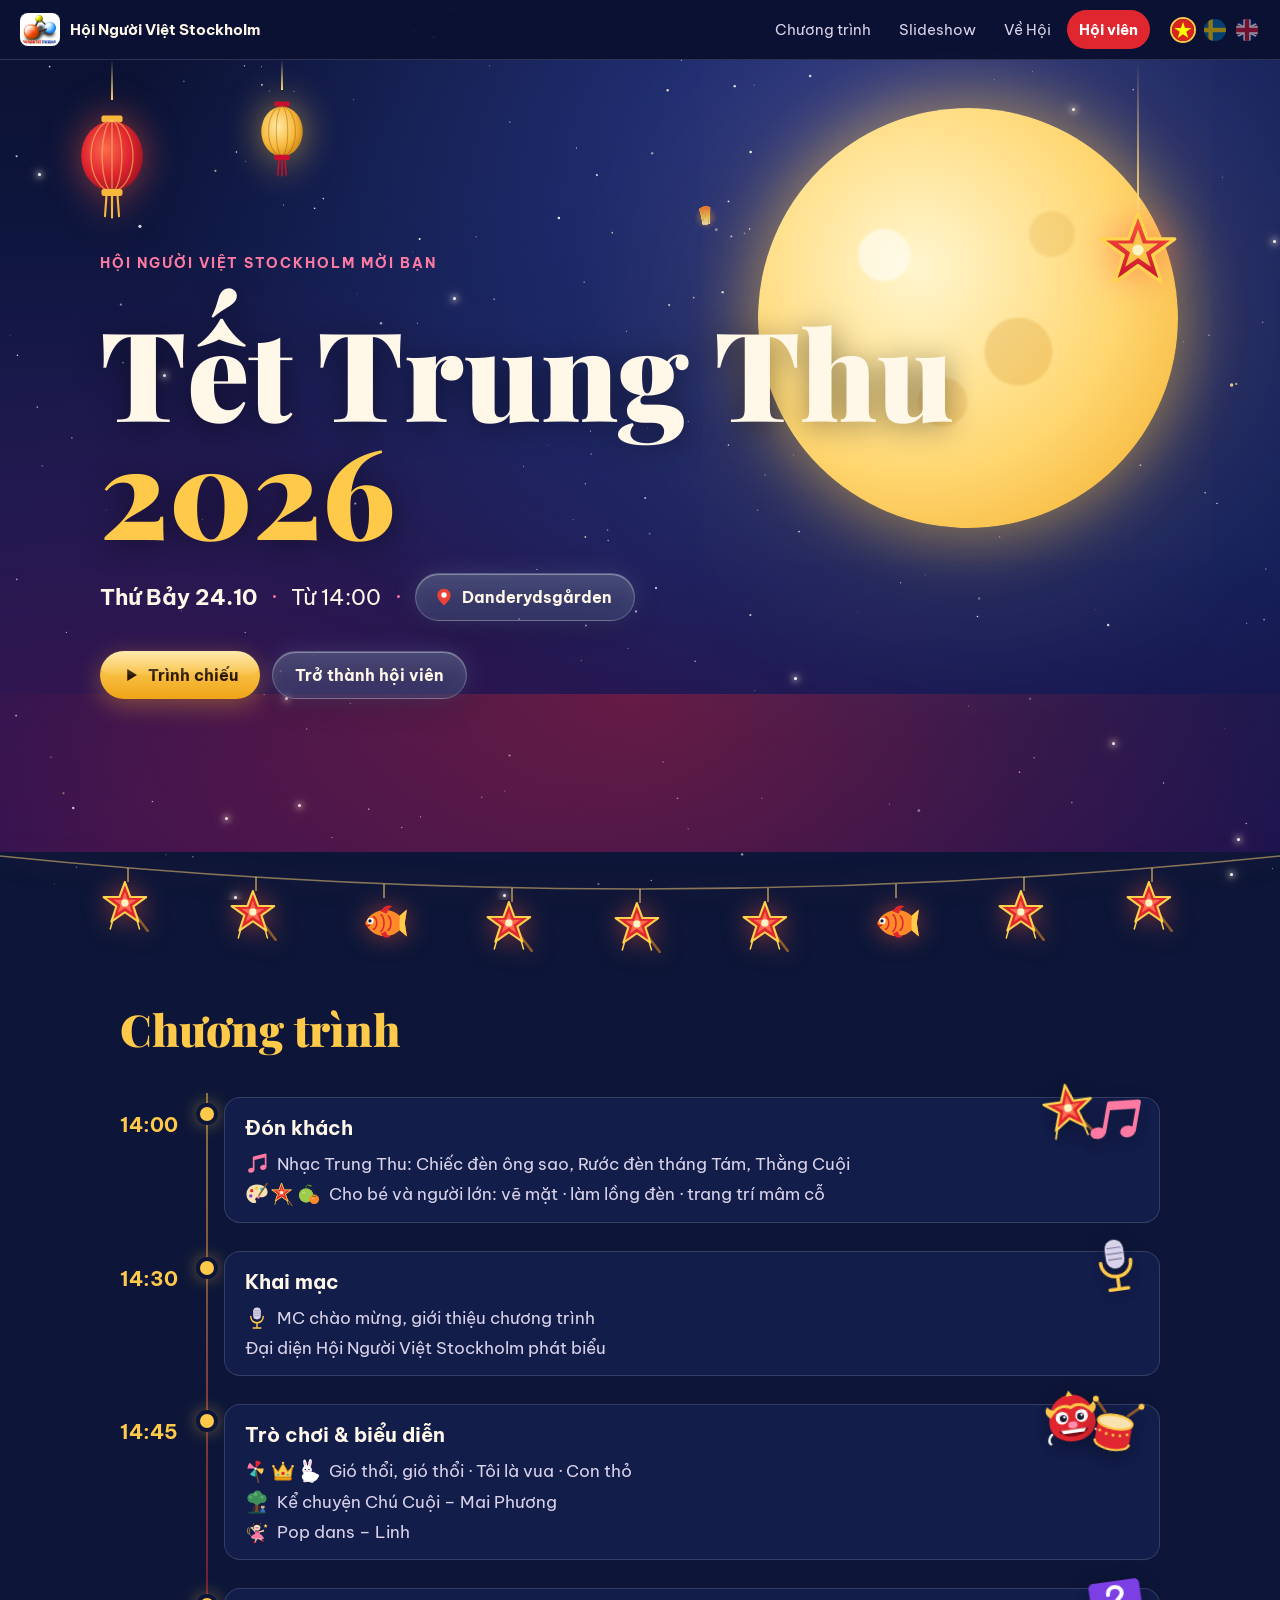
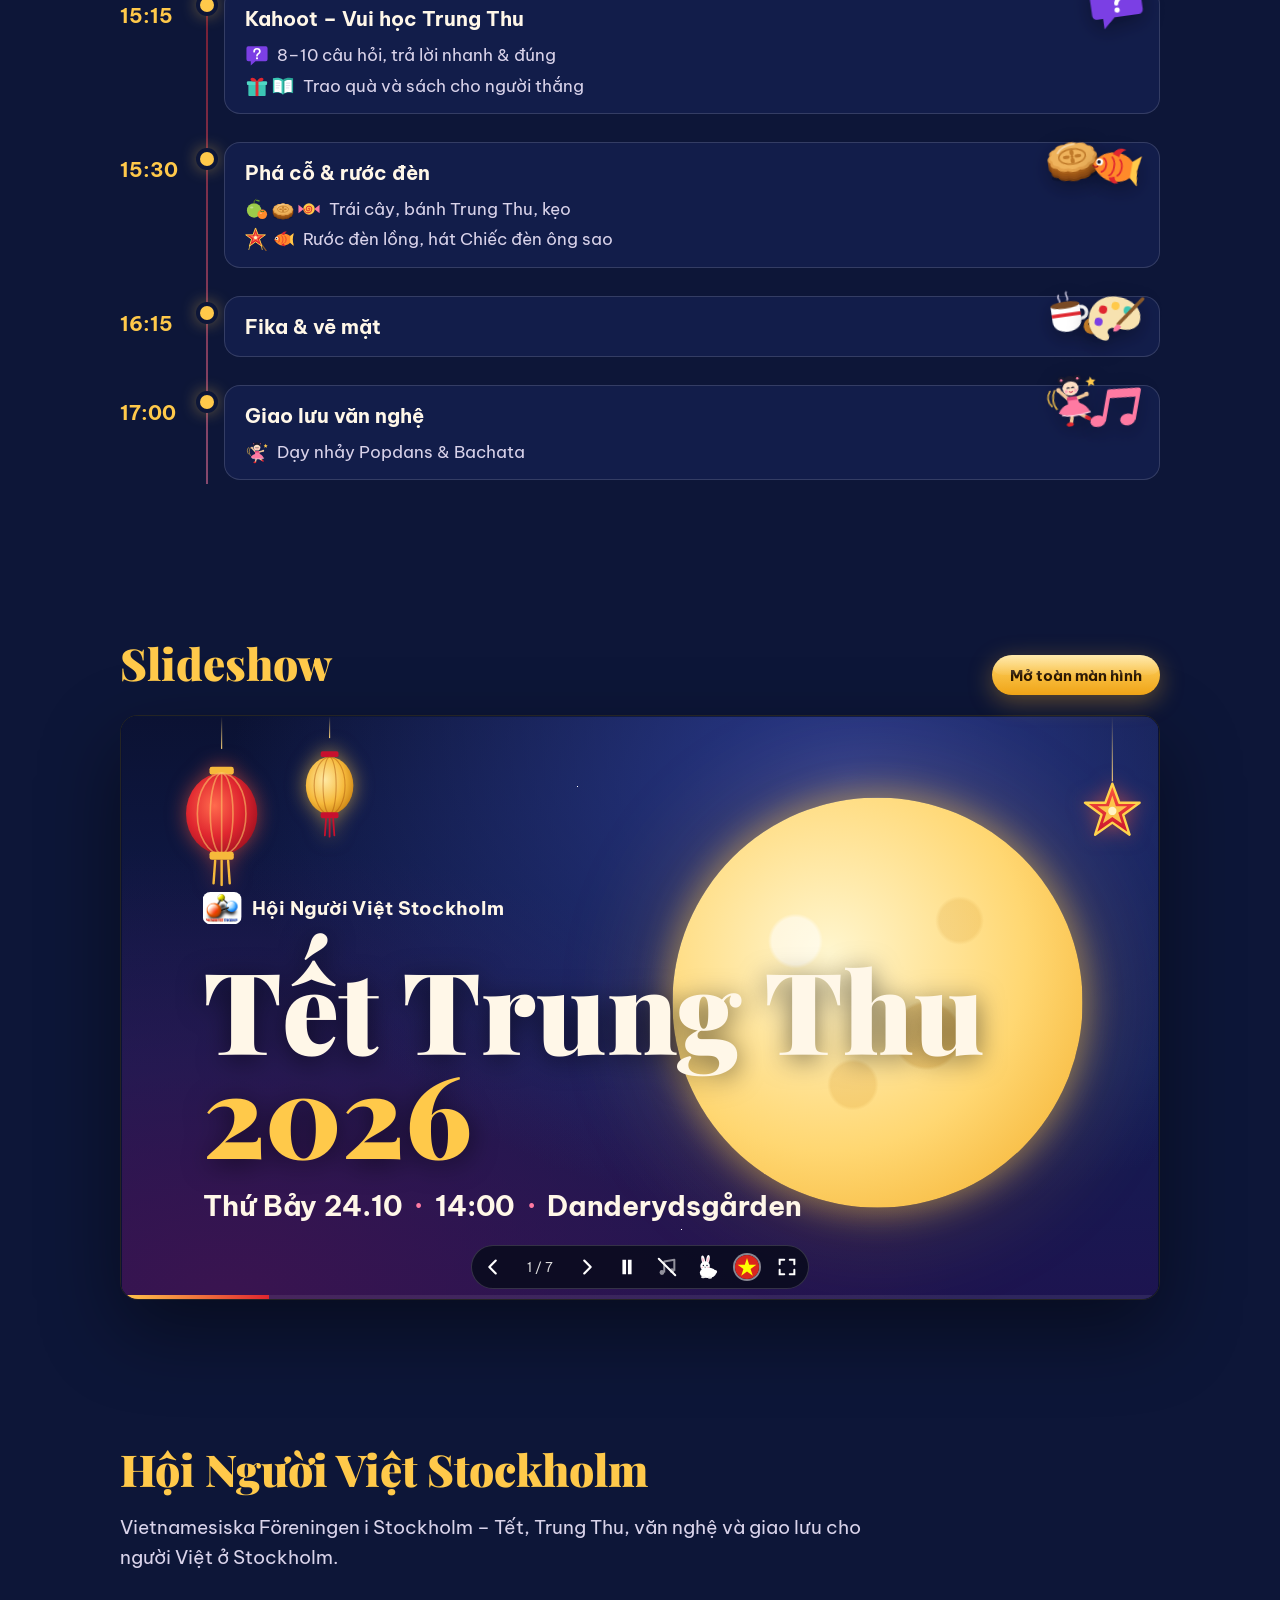
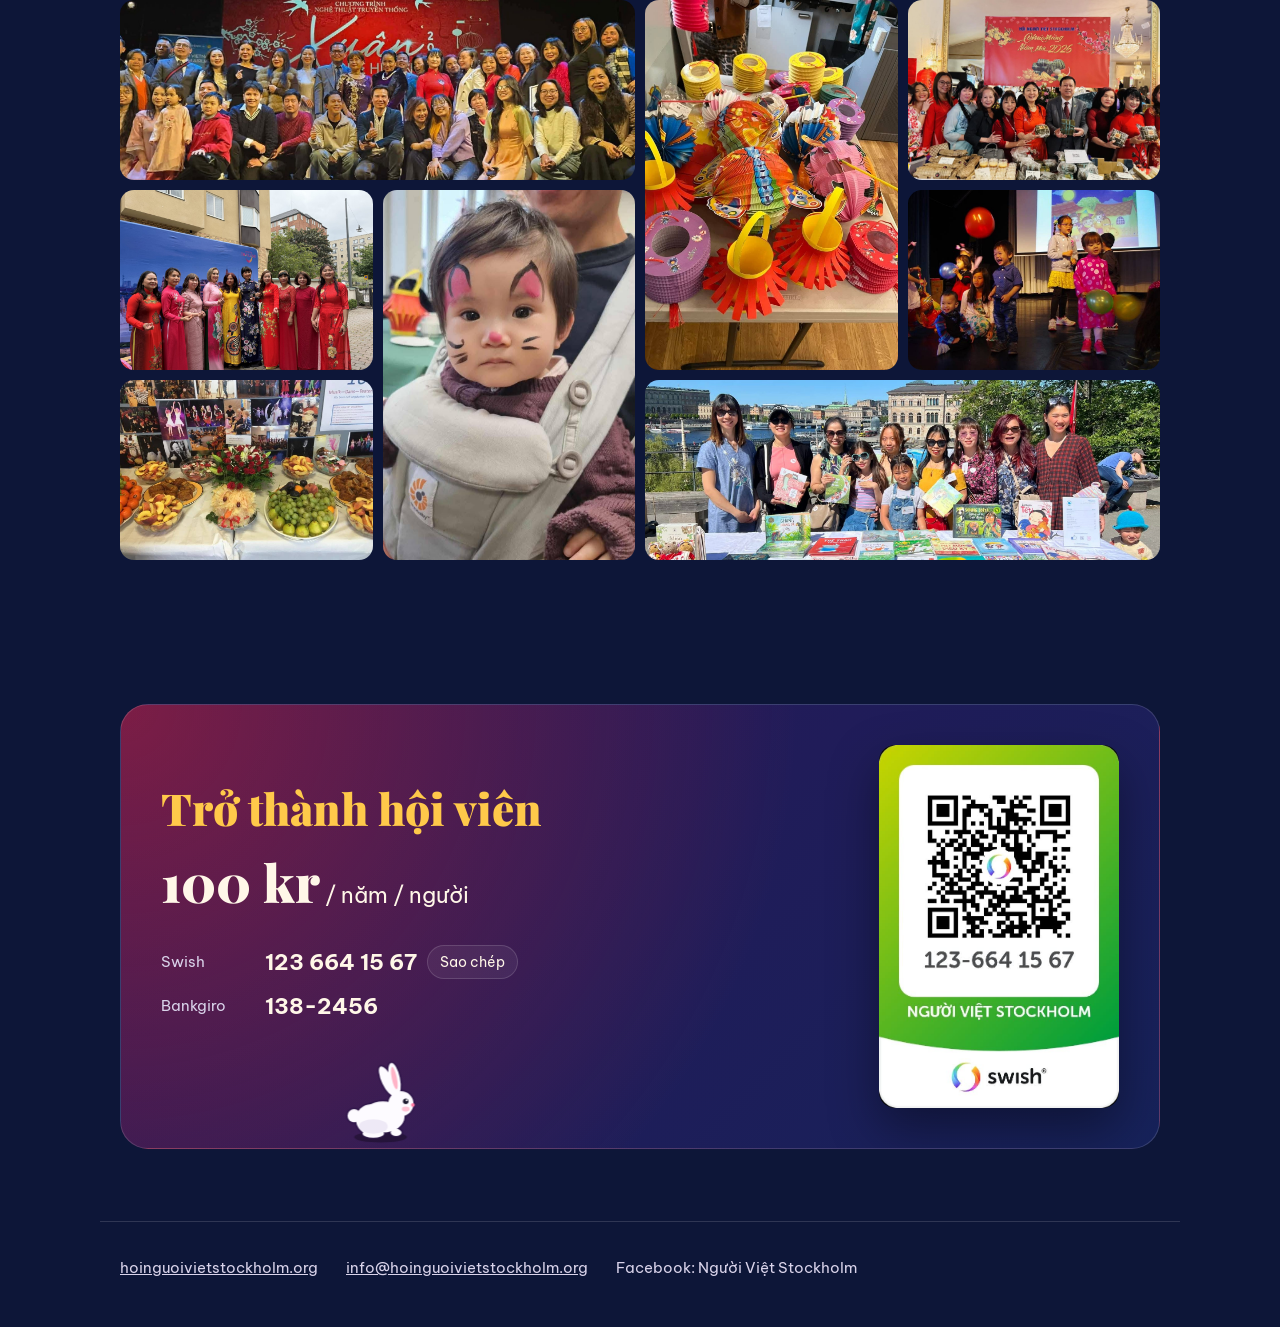
==== commit 2509d407: "Mushrooms come after more flowers and right after a rain (event 16:30, visitors 3:10) Co-Authored-By" ====
--- a/index.html
+++ b/index.html
@@ -141,7 +141,7 @@
   <script src="i18n.js?v=14"></script>
   <script src="data.js?v=10"></script>
   <script src="site.js?v=17"></script>
-  <script src="howto.js?v=12"></script>
+  <script src="howto.js?v=13"></script>
   <script src="admin.js?v=9"></script>
   <script src="lanterns.js?v=12"></script>
   <script src="rabbit.js?v=48"></script>
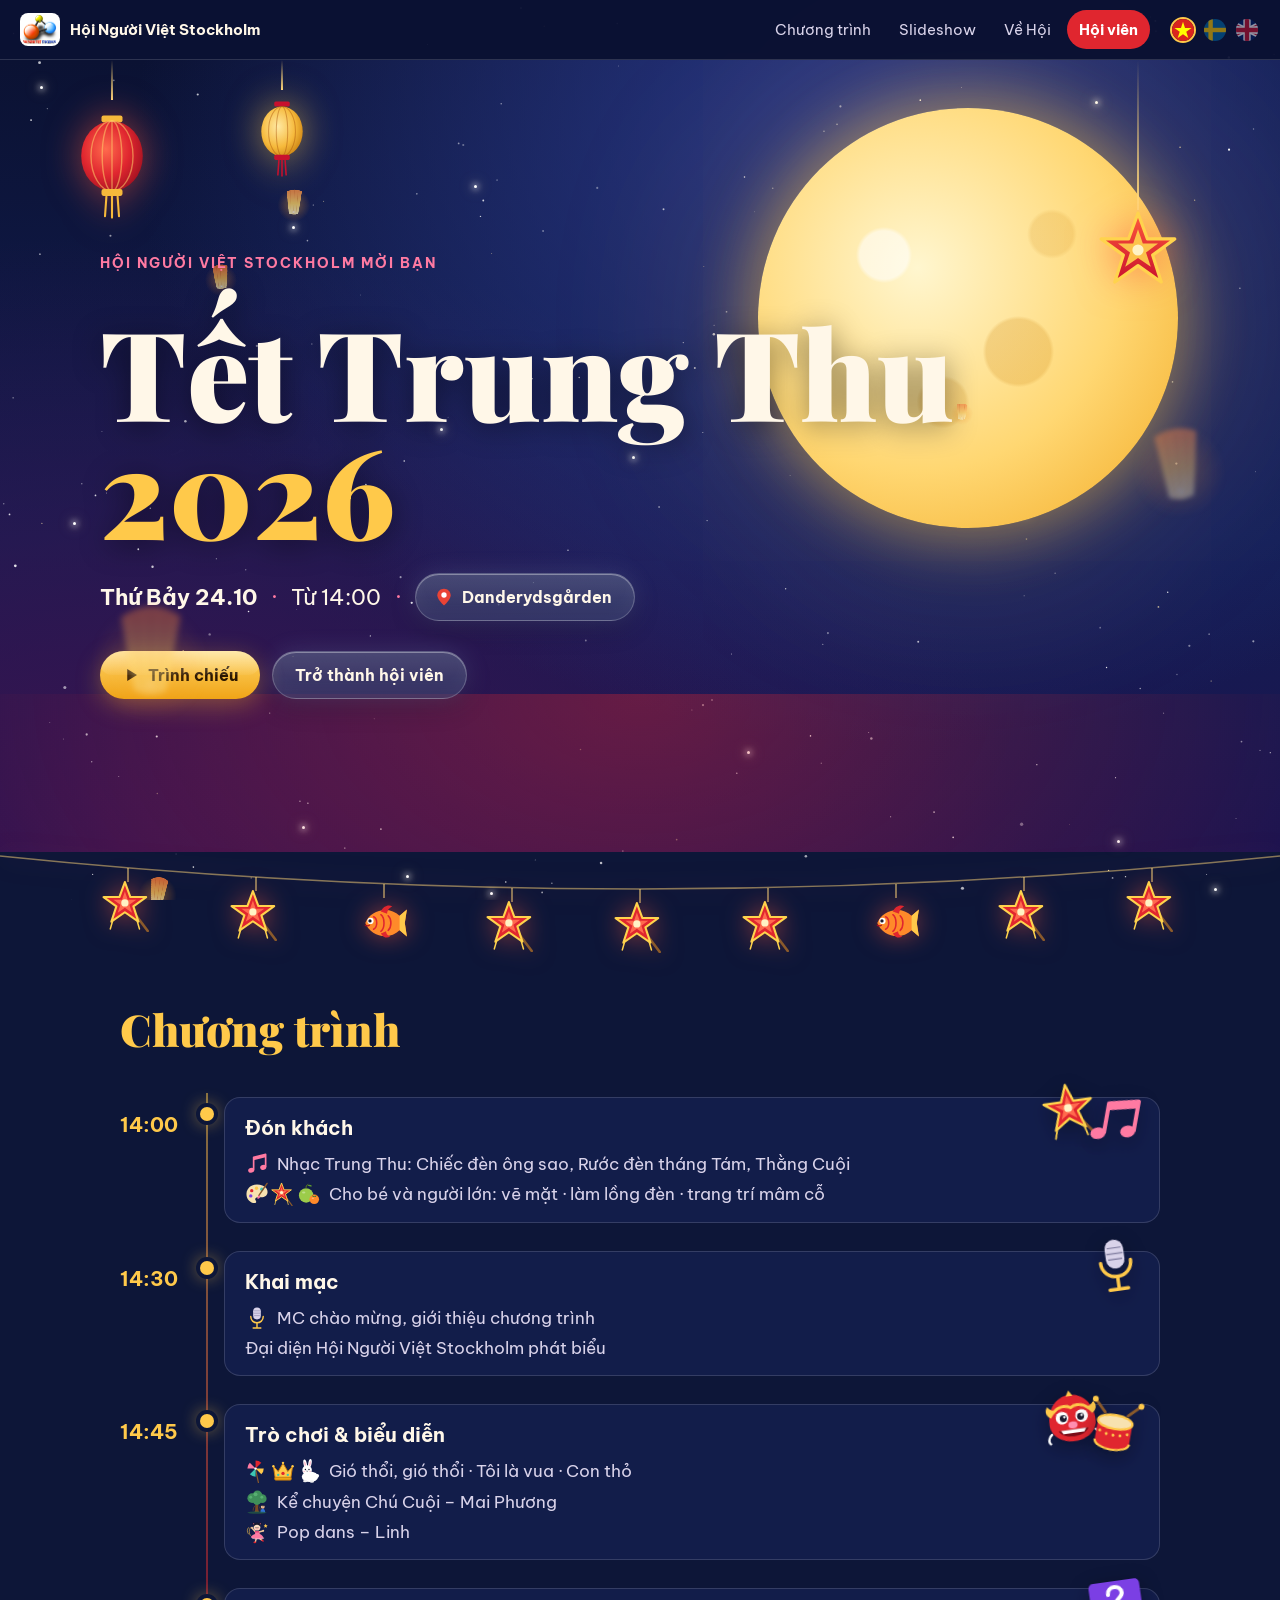
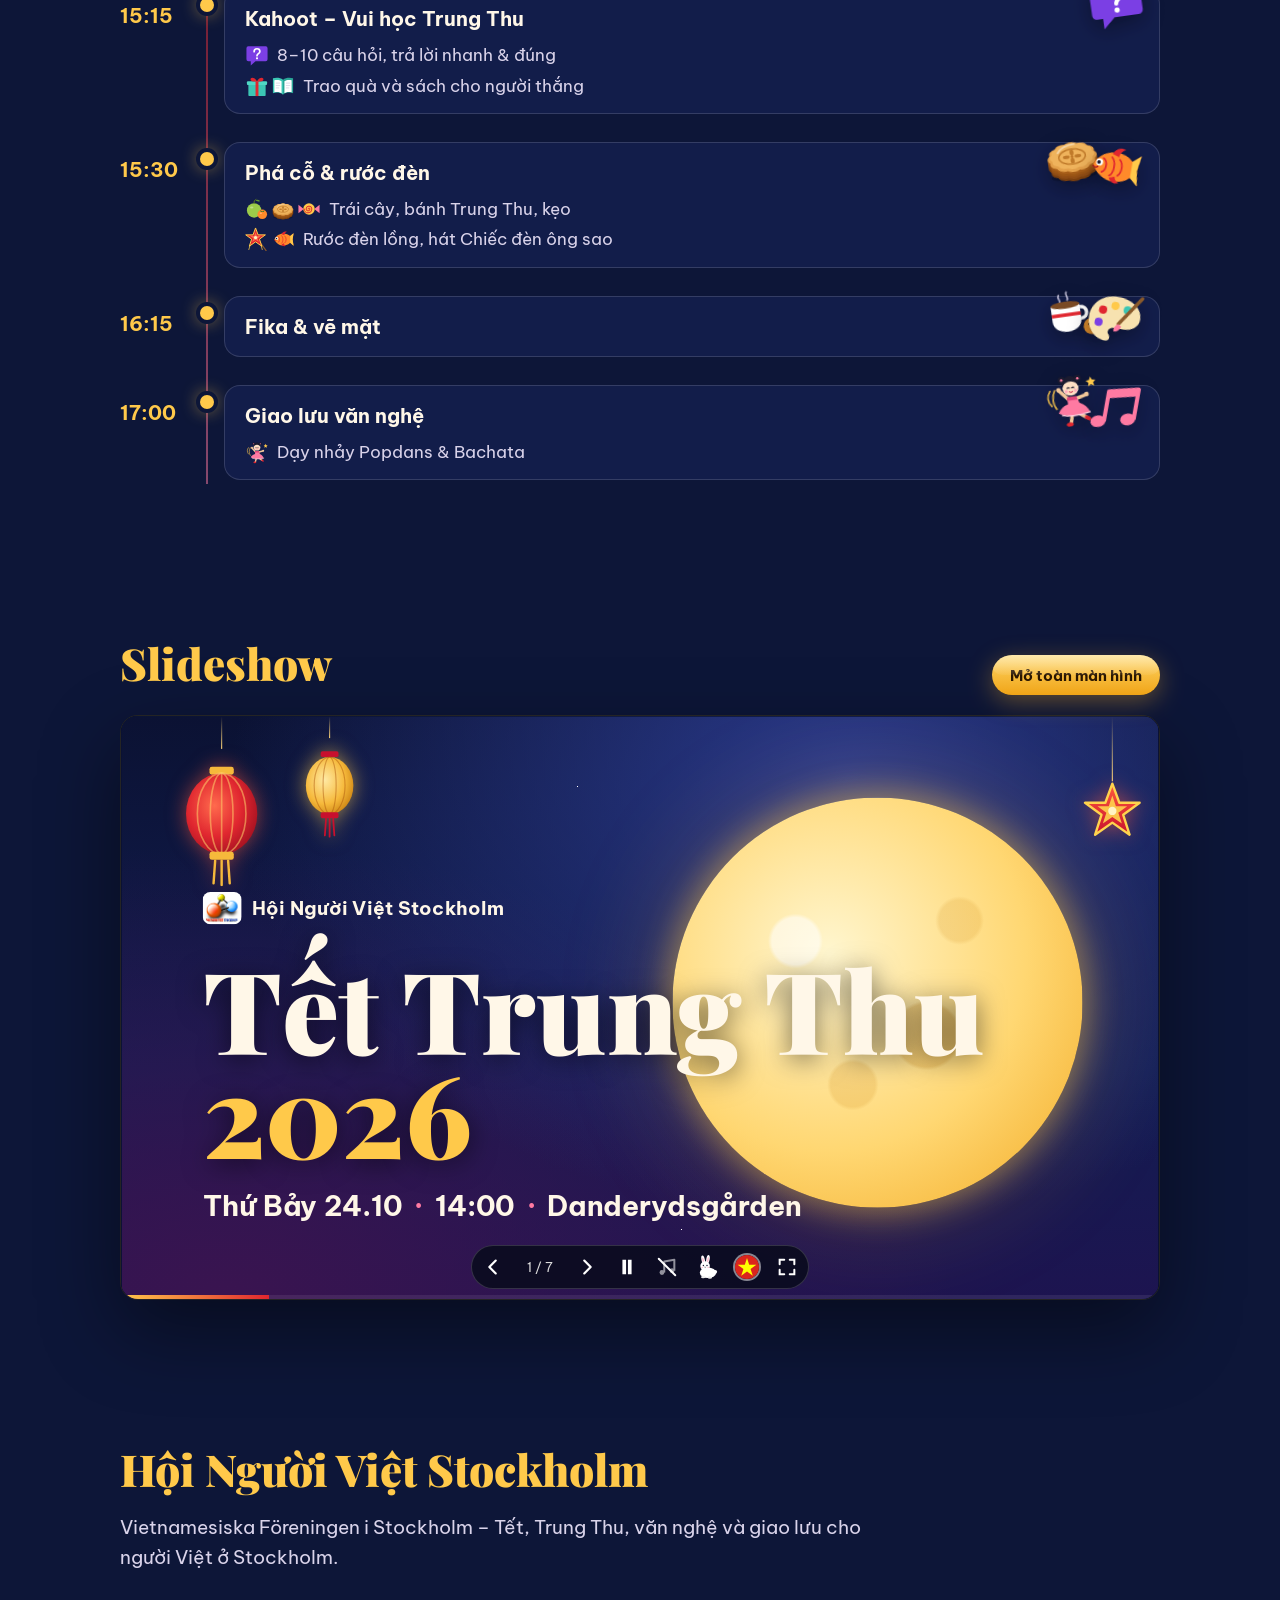
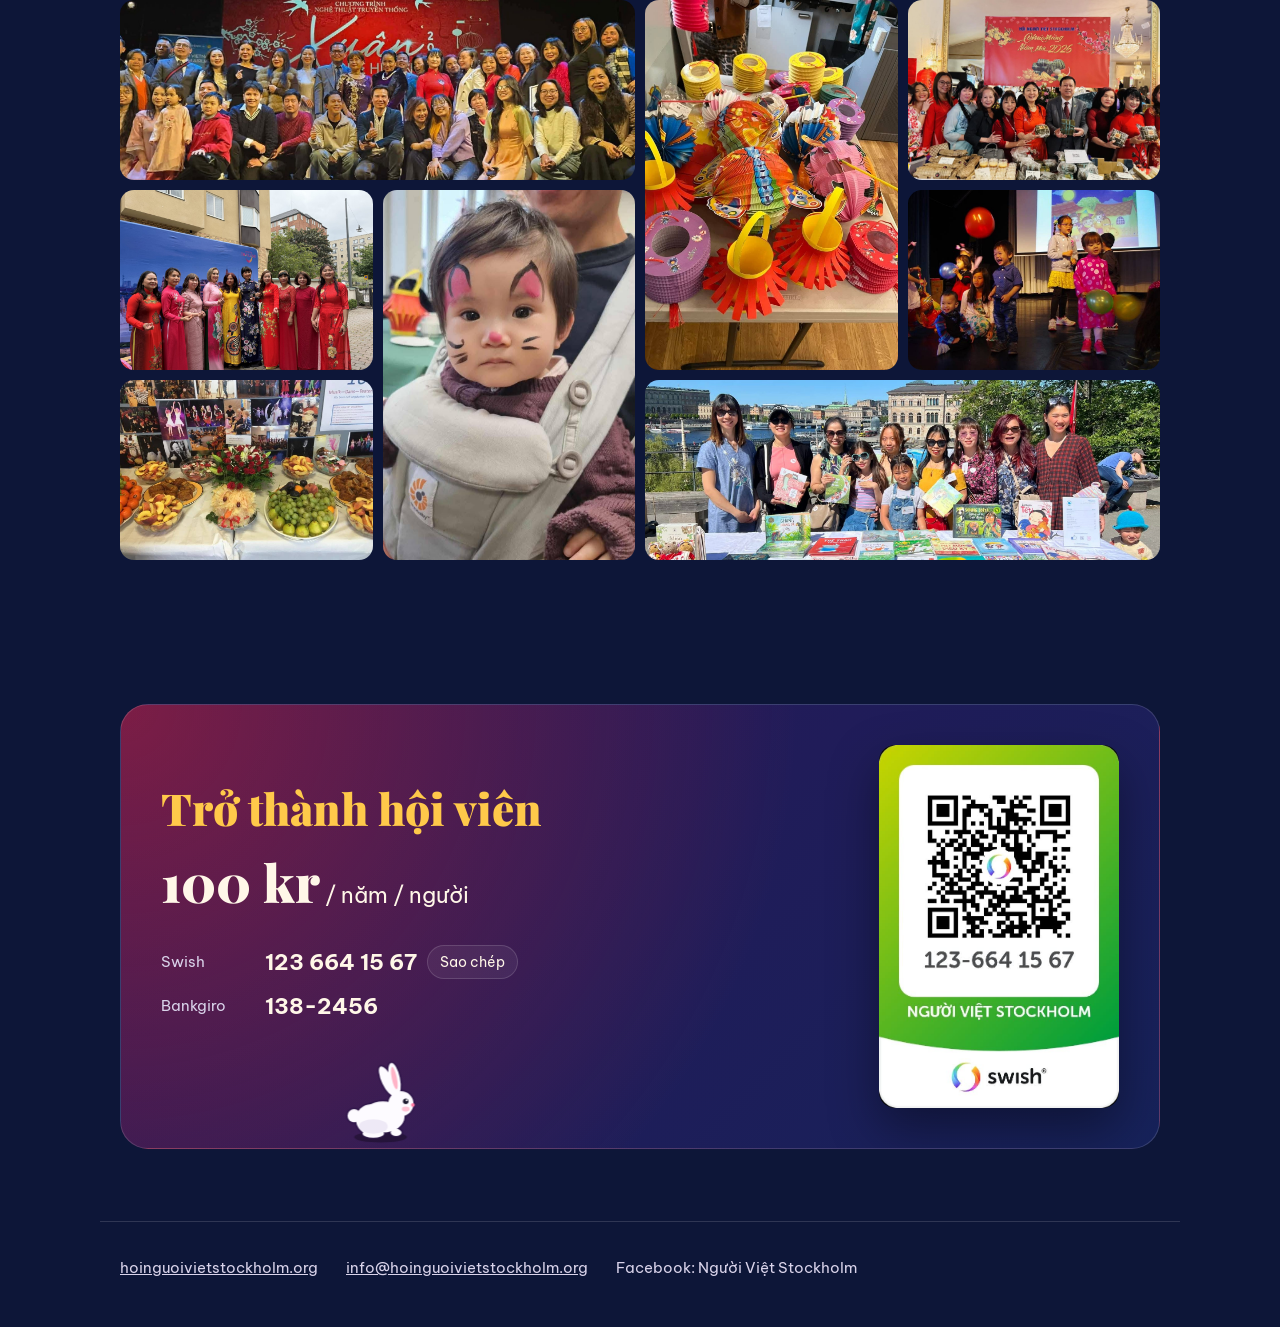
==== commit 6ba1a7c6: "Leaves: real maple shape, bigger, a pendulum fall turning in depth, flat on the ground - Five-lobed " ====
--- a/index.html
+++ b/index.html
@@ -141,9 +141,9 @@
   <script src="i18n.js?v=14"></script>
   <script src="data.js?v=10"></script>
   <script src="site.js?v=17"></script>
-  <script src="howto.js?v=13"></script>
+  <script src="howto.js?v=14"></script>
   <script src="admin.js?v=9"></script>
   <script src="lanterns.js?v=12"></script>
-  <script src="rabbit.js?v=48"></script>
+  <script src="rabbit.js?v=51"></script>
 </body>
 </html>
